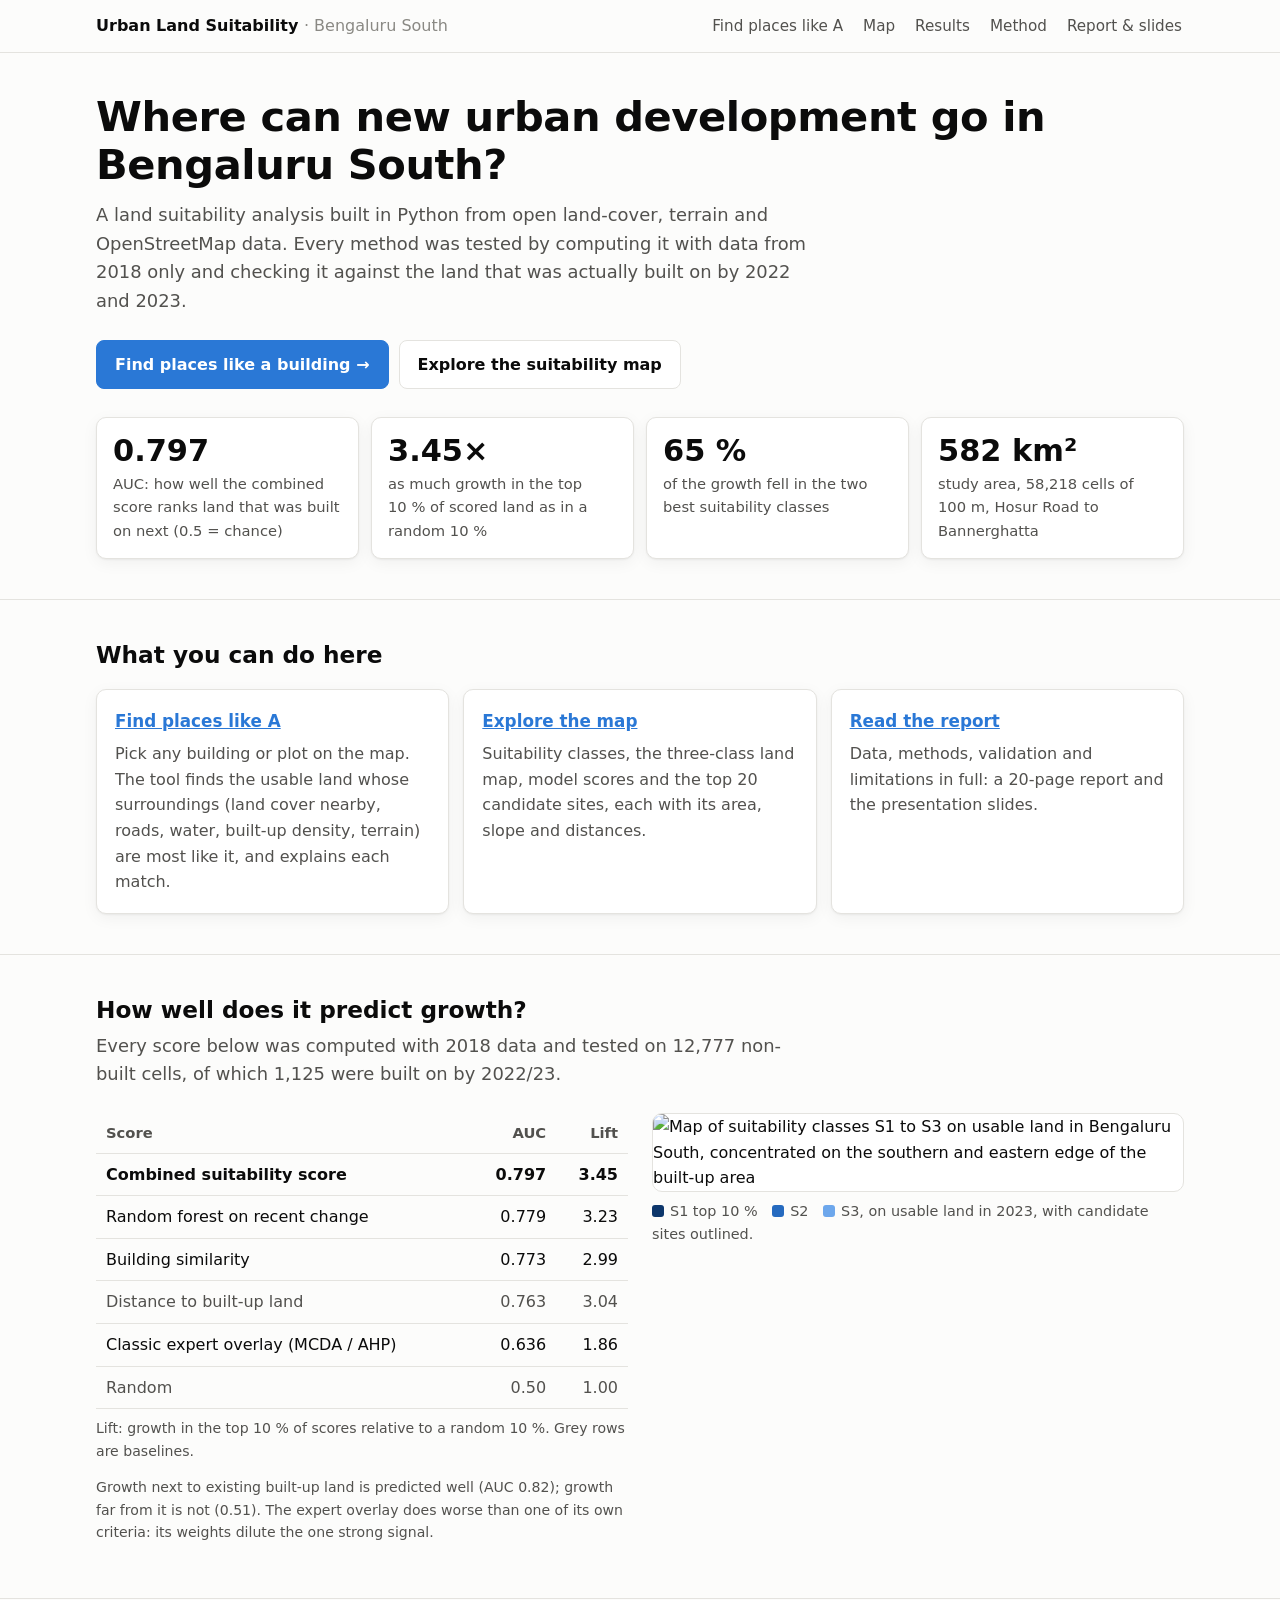
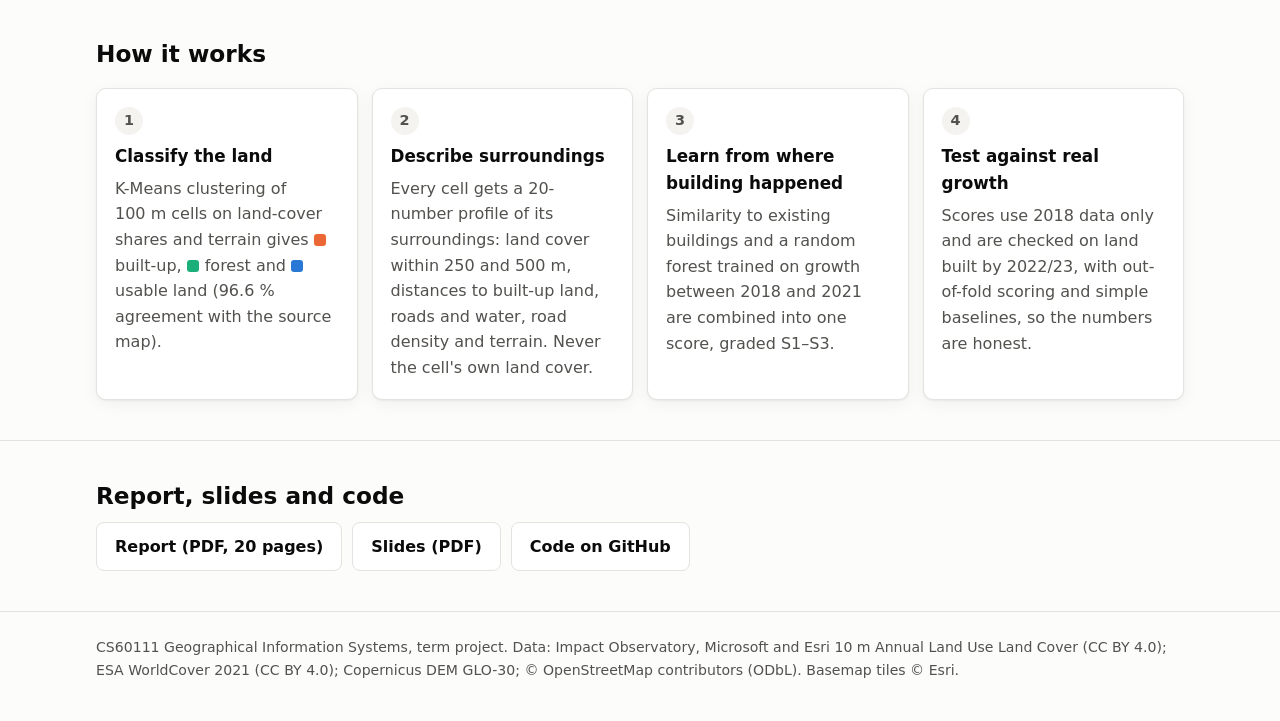
==== site/index.html @ 1c9b5301 "P8.3: website - find places like A in the browser, redesigned landing page - src/viz/web_data.py exp" ====
<!doctype html>
<html lang="en">
<head>
<meta charset="utf-8">
<meta name="viewport" content="width=device-width, initial-scale=1">
<title>Urban Land Suitability · Bengaluru South</title>
<meta name="description" content="Where can new urban development go in Bengaluru South? A land suitability analysis in Python from open land-cover, terrain and OpenStreetMap data, tested against real growth.">
<link rel="stylesheet" href="css/site.css">
</head>
<body>
<nav class="nav" aria-label="Site">
  <div class="nav-inner">
    <a class="brand" href="./">Urban Land Suitability <span>· Bengaluru South</span></a>
    <a class="link" href="find.html">Find places like A</a>
    <a class="link" href="map.html">Map</a>
    <a class="link" href="#results">Results</a>
    <a class="link" href="#method">Method</a>
    <a class="link" href="#downloads">Report &amp; slides</a>
  </div>
</nav>

<main>
  <section>
    <div class="wrap">
      <h1>Where can new urban development go in Bengaluru South?</h1>
      <p class="lead">A land suitability analysis built in Python from open land-cover, terrain and
        OpenStreetMap data. Every method was tested by computing it with data from 2018 only and
        checking it against the land that was actually built on by 2022 and 2023.</p>
      <div class="actions">
        <a class="btn primary" href="find.html">Find places like a building &rarr;</a>
        <a class="btn" href="map.html">Explore the suitability map</a>
      </div>
      <div class="stats" role="list">
        <div class="stat" role="listitem"><div class="value">0.797</div><div class="label">AUC: how well the combined score ranks land that was built on next (0.5 = chance)</div></div>
        <div class="stat" role="listitem"><div class="value">3.45&times;</div><div class="label">as much growth in the top 10&nbsp;% of scored land as in a random 10&nbsp;%</div></div>
        <div class="stat" role="listitem"><div class="value">65&nbsp;%</div><div class="label">of the growth fell in the two best suitability classes</div></div>
        <div class="stat" role="listitem"><div class="value">582&nbsp;km²</div><div class="label">study area, 58,218 cells of 100&nbsp;m, Hosur Road to Bannerghatta</div></div>
      </div>
    </div>
  </section>

  <section>
    <div class="wrap">
      <h2>What you can do here</h2>
      <div class="cards">
        <div class="card">
          <h3><a href="find.html">Find places like A</a></h3>
          <p>Pick any building or plot on the map. The tool finds the usable land whose
            surroundings (land cover nearby, roads, water, built-up density, terrain) are most
            like it, and explains each match.</p>
        </div>
        <div class="card">
          <h3><a href="map.html">Explore the map</a></h3>
          <p>Suitability classes, the three-class land map, model scores and the top 20
            candidate sites, each with its area, slope and distances.</p>
        </div>
        <div class="card">
          <h3><a href="#downloads">Read the report</a></h3>
          <p>Data, methods, validation and limitations in full: a 20-page report and the
            presentation slides.</p>
        </div>
      </div>
    </div>
  </section>

  <section id="results">
    <div class="wrap">
      <h2>How well does it predict growth?</h2>
      <p class="lead">Every score below was computed with 2018 data and tested on 12,777 non-built
        cells, of which 1,125 were built on by 2022/23.</p>
      <div class="grid-2">
        <div class="table-wrap">
          <table>
            <caption class="small muted" style="caption-side:bottom; text-align:left; padding-top:8px">
              Lift: growth in the top 10&nbsp;% of scores relative to a random 10&nbsp;%. Grey rows are baselines.</caption>
            <thead><tr><th scope="col">Score</th><th class="n" scope="col">AUC</th><th class="n" scope="col">Lift</th></tr></thead>
            <tbody>
              <tr class="best"><td>Combined suitability score</td><td class="n">0.797</td><td class="n">3.45</td></tr>
              <tr><td>Random forest on recent change</td><td class="n">0.779</td><td class="n">3.23</td></tr>
              <tr><td>Building similarity</td><td class="n">0.773</td><td class="n">2.99</td></tr>
              <tr class="baseline"><td>Distance to built-up land</td><td class="n">0.763</td><td class="n">3.04</td></tr>
              <tr><td>Classic expert overlay (MCDA / AHP)</td><td class="n">0.636</td><td class="n">1.86</td></tr>
              <tr class="baseline"><td>Random</td><td class="n">0.50</td><td class="n">1.00</td></tr>
            </tbody>
          </table>
          <p class="small muted">Growth next to existing built-up land is predicted well (AUC 0.82);
            growth far from it is not (0.51). The expert overlay does worse than one of its own
            criteria: its weights dilute the one strong signal.</p>
        </div>
        <figure>
          <img src="img/map_suitability_classes.png" alt="Map of suitability classes S1 to S3 on usable land in Bengaluru South, concentrated on the southern and eastern edge of the built-up area">
          <figcaption><span class="sw" style="background:var(--s1)"></span>S1 top 10&nbsp;%
            <span class="sw" style="background:var(--s2); margin-left:10px"></span>S2
            <span class="sw" style="background:var(--s3); margin-left:10px"></span>S3,
            on usable land in 2023, with candidate sites outlined.</figcaption>
        </figure>
      </div>
    </div>
  </section>

  <section id="method">
    <div class="wrap">
      <h2>How it works</h2>
      <div class="cards">
        <div class="card"><div class="num">1</div><h3>Classify the land</h3>
          <p>K-Means clustering of 100&nbsp;m cells on land-cover shares and terrain gives
            <span class="sw" style="background:var(--built)"></span>built-up,
            <span class="sw" style="background:var(--forest)"></span>forest and
            <span class="sw" style="background:var(--usable)"></span>usable land
            (96.6&nbsp;% agreement with the source map).</p></div>
        <div class="card"><div class="num">2</div><h3>Describe surroundings</h3>
          <p>Every cell gets a 20-number profile of its surroundings: land cover within 250 and
            500&nbsp;m, distances to built-up land, roads and water, road density and terrain.
            Never the cell's own land cover.</p></div>
        <div class="card"><div class="num">3</div><h3>Learn from where building happened</h3>
          <p>Similarity to existing buildings and a random forest trained on growth between 2018
            and 2021 are combined into one score, graded S1&ndash;S3.</p></div>
        <div class="card"><div class="num">4</div><h3>Test against real growth</h3>
          <p>Scores use 2018 data only and are checked on land built by 2022/23, with out-of-fold
            scoring and simple baselines, so the numbers are honest.</p></div>
      </div>
    </div>
  </section>

  <section id="downloads">
    <div class="wrap">
      <h2>Report, slides and code</h2>
      <div class="actions" style="margin-top:12px">
        <a class="btn" href="report.pdf">Report (PDF, 20 pages)</a>
        <a class="btn" href="slides.pdf">Slides (PDF)</a>
        <a class="btn" href="https://github.com/iamabhinav-dev/gis-urban-suitability">Code on GitHub</a>
      </div>
    </div>
  </section>
</main>

<footer>
  <div class="wrap">
    CS60111 Geographical Information Systems, term project.
    Data: Impact Observatory, Microsoft and Esri 10&nbsp;m Annual Land Use Land Cover (CC BY 4.0);
    ESA WorldCover 2021 (CC BY 4.0); Copernicus DEM GLO-30; &copy; OpenStreetMap contributors (ODbL).
    Basemap tiles &copy; Esri.
  </div>
</footer>
</body>
</html>
---- site/css/site.css ----
/* Shared style for the project website. Colours follow the maps (src/viz/style.py). */
:root {
  --bg: #fcfcfb;
  --surface: #ffffff;
  --surface-2: #f4f3f0;
  --ink: #0b0b0b;
  --ink-2: #52514e;
  --ink-3: #8a8984;
  --line: #e4e3df;
  --accent: #2a78d6;
  --accent-ink: #ffffff;
  --built: #eb6834;
  --forest: #1baf7a;
  --usable: #2a78d6;
  --excluded: #b8b7b1;
  --s1: #0d366b;
  --s2: #256abf;
  --s3: #6da7ec;
  --radius: 10px;
  --shadow: 0 1px 2px rgba(0, 0, 0, 0.05), 0 4px 16px rgba(0, 0, 0, 0.05);
  color-scheme: light;
}
@media (prefers-color-scheme: dark) {
  :root {
    --bg: #161615;
    --surface: #1f1f1e;
    --surface-2: #2a2a28;
    --ink: #f0efec;
    --ink-2: #c3c2b7;
    --ink-3: #8f8e88;
    --line: #383835;
    --accent: #6da7ec;
    --accent-ink: #0b0b0b;
    --shadow: none;
    color-scheme: dark;
  }
}

* { box-sizing: border-box; }
html { -webkit-text-size-adjust: 100%; }
body {
  margin: 0;
  background: var(--bg);
  color: var(--ink);
  font: 16px/1.6 system-ui, -apple-system, "Segoe UI", Roboto, sans-serif;
}
a { color: var(--accent); }
img { max-width: 100%; height: auto; display: block; }

/* ------------------------------------------------------------------ nav */
.nav {
  position: sticky; top: 0; z-index: 1000;
  background: color-mix(in srgb, var(--bg) 92%, transparent);
  backdrop-filter: blur(8px);
  border-bottom: 1px solid var(--line);
}
.nav-inner {
  max-width: 1120px; margin: 0 auto; padding: 10px 16px;
  display: flex; align-items: center; gap: 16px; flex-wrap: wrap;
}
.brand { font-weight: 700; color: var(--ink); text-decoration: none; margin-right: auto; }
.brand span { color: var(--ink-3); font-weight: 500; }
.nav a.link { color: var(--ink-2); text-decoration: none; font-size: 0.95rem; padding: 4px 2px; }
.nav a.link:hover, .nav a.link[aria-current="page"] { color: var(--ink); text-decoration: underline; text-underline-offset: 4px; }

/* ------------------------------------------------------------------ layout */
.wrap { max-width: 1120px; margin: 0 auto; padding: 0 16px; }
section { padding: 40px 0; }
section + section { border-top: 1px solid var(--line); }
h1 { font-size: clamp(1.8rem, 4vw, 2.6rem); line-height: 1.15; margin: 0 0 12px; letter-spacing: -0.01em; }
h2 { font-size: 1.45rem; line-height: 1.25; margin: 0 0 8px; }
h3 { font-size: 1.05rem; margin: 0 0 6px; }
.lead { font-size: 1.12rem; color: var(--ink-2); max-width: 720px; margin: 0 0 24px; }
.muted { color: var(--ink-2); }
.small { font-size: 0.88rem; }

/* ------------------------------------------------------------------ buttons */
.btn {
  display: inline-flex; align-items: center; gap: 8px;
  padding: 11px 18px; border-radius: 8px; border: 1px solid var(--line);
  background: var(--surface); color: var(--ink); font: inherit; font-weight: 600;
  text-decoration: none; cursor: pointer; min-height: 44px;
}
.btn:hover { border-color: var(--ink-3); }
.btn.primary { background: var(--accent); color: var(--accent-ink); border-color: var(--accent); }
.btn.primary:hover { filter: brightness(1.05); }
.btn:focus-visible, button:focus-visible, select:focus-visible, a:focus-visible { outline: 3px solid var(--accent); outline-offset: 2px; }
.actions { display: flex; flex-wrap: wrap; gap: 10px; }

/* ------------------------------------------------------------------ stat tiles */
.stats { display: grid; grid-template-columns: repeat(auto-fit, minmax(190px, 1fr)); gap: 12px; margin-top: 28px; }
.stat { background: var(--surface); border: 1px solid var(--line); border-radius: var(--radius); padding: 16px; box-shadow: var(--shadow); }
.stat .value { font-size: 1.9rem; font-weight: 700; line-height: 1.1; font-variant-numeric: tabular-nums; }
.stat .label { color: var(--ink-2); font-size: 0.92rem; margin-top: 4px; }

/* ------------------------------------------------------------------ cards */
.cards { display: grid; grid-template-columns: repeat(auto-fit, minmax(240px, 1fr)); gap: 14px; margin-top: 20px; }
.card { background: var(--surface); border: 1px solid var(--line); border-radius: var(--radius); padding: 18px; box-shadow: var(--shadow); }
.card .num { display: inline-flex; width: 28px; height: 28px; border-radius: 50%; align-items: center; justify-content: center;
  background: var(--surface-2); color: var(--ink-2); font-weight: 700; font-size: 0.9rem; margin-bottom: 8px; }
.card p { margin: 0; color: var(--ink-2); }

/* ------------------------------------------------------------------ tables, figures */
.table-wrap { overflow-x: auto; }
table { border-collapse: collapse; width: 100%; font-variant-numeric: tabular-nums; }
th, td { text-align: left; padding: 8px 10px; border-bottom: 1px solid var(--line); }
th { color: var(--ink-2); font-weight: 600; font-size: 0.92rem; }
td.n, th.n { text-align: right; }
tr.best td { font-weight: 700; }
tr.baseline td { color: var(--ink-2); }
.grid-2 { display: grid; grid-template-columns: 1fr; gap: 24px; align-items: start; }
@media (min-width: 860px) { .grid-2 { grid-template-columns: 1fr 1fr; } }
figure { margin: 0; }
figure img { border: 1px solid var(--line); border-radius: var(--radius); background: #fff; }
figcaption { color: var(--ink-2); font-size: 0.9rem; margin-top: 8px; }

/* ------------------------------------------------------------------ footer */
footer { border-top: 1px solid var(--line); padding: 24px 0 40px; color: var(--ink-2); font-size: 0.88rem; }

/* ------------------------------------------------------------------ legend swatches */
.sw { display: inline-block; width: 12px; height: 12px; border-radius: 3px; vertical-align: -1px; margin-right: 6px; }

/* ------------------------------------------------------------------ find-places app */
.app { display: grid; grid-template-columns: 1fr; }
.app-map { height: 58vh; min-height: 320px; }
.panel { padding: 16px; background: var(--bg); }
@media (min-width: 900px) {
  .app-page { height: 100vh; display: flex; flex-direction: column; }
  .app { flex: 1; min-height: 0; grid-template-columns: minmax(0, 1fr) 420px; }
  .app-map { height: auto; }
  .panel { overflow-y: auto; border-left: 1px solid var(--line); }
}
.panel-title { font-size: 1.35rem; margin: 0 0 4px; }
.panel-head p { margin: 0 0 12px; }
.step { margin: 0 0 14px; }
.step-label { font-size: 0.78rem; font-weight: 700; letter-spacing: 0.04em; text-transform: uppercase; color: var(--ink-3); margin-bottom: 6px; }
.chips { display: flex; flex-wrap: wrap; gap: 6px; }
.chip { font: inherit; font-size: 0.9rem; padding: 6px 12px; min-height: 36px; border-radius: 999px;
  border: 1px solid var(--line); background: var(--surface); color: var(--ink); cursor: pointer; }
.chip:hover { border-color: var(--accent); color: var(--accent); }
.controls { display: flex; flex-wrap: wrap; gap: 10px; }
.controls label { display: flex; flex-direction: column; font-size: 0.85rem; color: var(--ink-2); gap: 2px; }
select { font: inherit; font-size: 0.95rem; padding: 6px 8px; min-height: 36px; border-radius: 6px;
  border: 1px solid var(--line); background: var(--surface); color: var(--ink); }
.status { padding: 8px 10px; border-radius: 8px; background: var(--surface-2); color: var(--ink-2); margin: 0 0 12px; }
.status.error { background: #fde8e1; color: #8a2a0b; }
.linkish { background: none; border: 0; padding: 4px 0; color: var(--accent); cursor: pointer; font: inherit; text-decoration: underline; text-underline-offset: 3px; }

.a-card { border: 1px solid var(--line); background: var(--surface); border-radius: var(--radius); padding: 12px; margin: 0 0 14px; }
.a-head { display: flex; gap: 10px; align-items: center; }
.facts { display: grid; grid-template-columns: 1fr 1fr; gap: 6px 12px; margin: 10px 0 0; }
.facts dt { color: var(--ink-2); }
.facts dd { margin: 0; font-weight: 600; font-variant-numeric: tabular-nums; }

.results { list-style: none; margin: 0 0 14px; padding: 0; display: flex; flex-direction: column; gap: 6px; }
.result { width: 100%; display: flex; gap: 10px; text-align: left; font: inherit; color: var(--ink);
  background: var(--surface); border: 1px solid var(--line); border-radius: 8px; padding: 10px; cursor: pointer; }
.result:hover { border-color: var(--ink-3); }
.result[aria-pressed="true"] { border-color: var(--s1); box-shadow: inset 3px 0 0 var(--s1); }
.result .rank { flex: none; width: 24px; height: 24px; border-radius: 50%; background: var(--usable); color: #fff;
  display: inline-flex; align-items: center; justify-content: center; font-size: 0.8rem; font-weight: 700; }
.result .body { flex: 1; min-width: 0; display: flex; flex-direction: column; gap: 4px; }
.result .top { display: flex; flex-wrap: wrap; gap: 4px 8px; align-items: baseline; font-size: 0.95rem; }
.bar { display: block; height: 4px; background: var(--surface-2); border-radius: 2px; overflow: hidden; }
.bar > span { display: block; height: 100%; background: var(--usable); }
.badge { display: inline-block; font-size: 0.72rem; font-weight: 700; padding: 1px 6px; border-radius: 4px;
  background: var(--c); color: #fff; vertical-align: 1px; }

.compare { border: 1px solid var(--line); background: var(--surface); border-radius: var(--radius); padding: 12px; margin: 0 0 14px; }
.compare-head { display: flex; justify-content: space-between; align-items: baseline; }
.h3 { font-size: 1.05rem; margin: 0 0 4px; }
.compare th, .compare td { padding: 5px 6px; }
.compare tbody th { font-weight: 500; color: var(--ink); font-size: inherit; }
.compare tr.trivial th, .compare tr.trivial td { color: var(--ink-3); }
.gap { display: block; width: 56px; height: 6px; background: var(--surface-2); border-radius: 3px; overflow: hidden; }
.gap > span { display: block; height: 100%; background: var(--built); }
.about { border-top: 1px solid var(--line); padding-top: 10px; color: var(--ink-2); }
.about summary { cursor: pointer; color: var(--ink); font-weight: 600; }

/* map pins (Leaflet divIcons) */
.pin { display: flex !important; align-items: center; justify-content: center; border-radius: 50%;
  background: var(--usable); color: #fff; font: 700 12px/1 system-ui, sans-serif; border: 2px solid #fff;
  box-shadow: 0 1px 4px rgba(0, 0, 0, 0.35); }
.pin-a { background: var(--built); font-size: 14px; }
.pin-selected { background: var(--s1); z-index: 1000 !important; outline: 3px solid #fff; }
.pin.static { width: 28px; height: 28px; flex: none; }
.leaflet-container { font: inherit; background: var(--surface-2); }
.app-page .nav-inner { max-width: none; }
@media (max-width: 600px) {
  .nav-inner { gap: 4px 14px; padding: 8px 16px; }
  .brand { flex-basis: 100%; }
  .brand span { display: none; }
  .nav a.link { font-size: 0.9rem; }
}
section[id] { scroll-margin-top: 64px; }
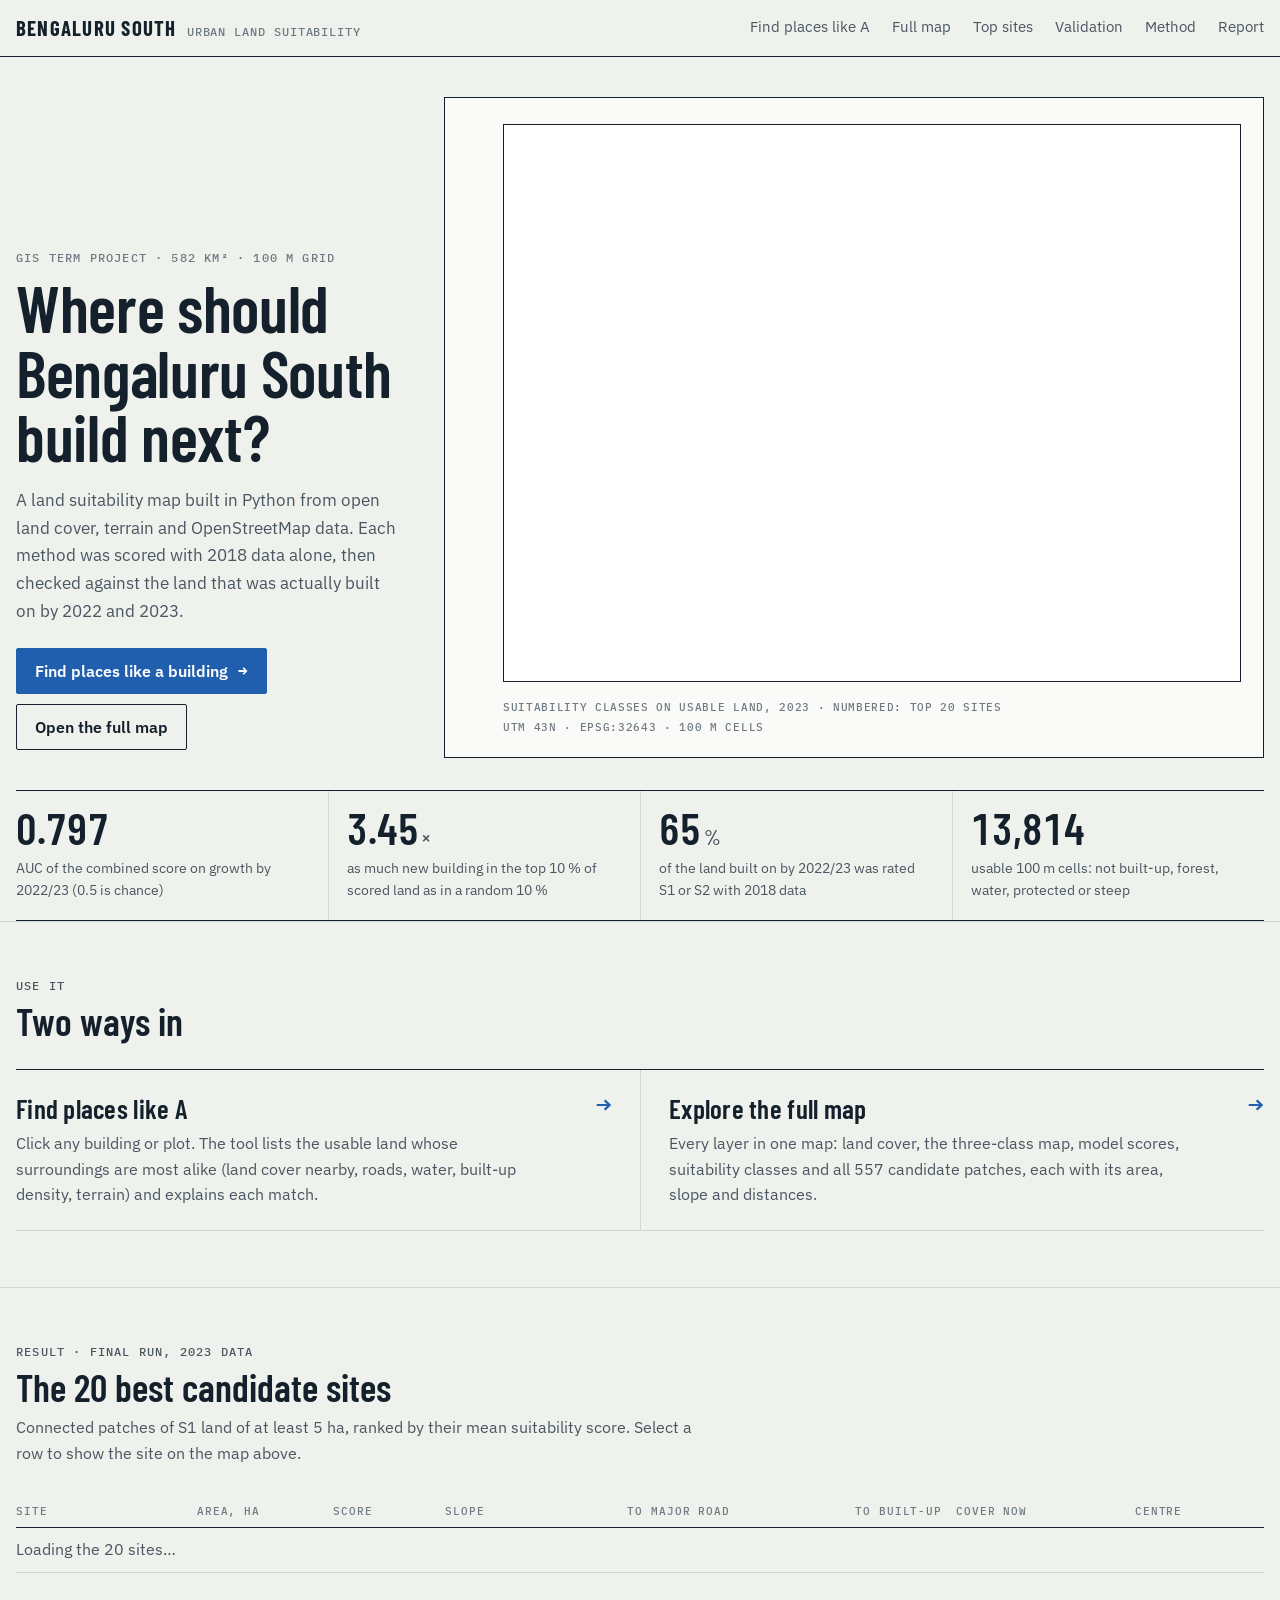
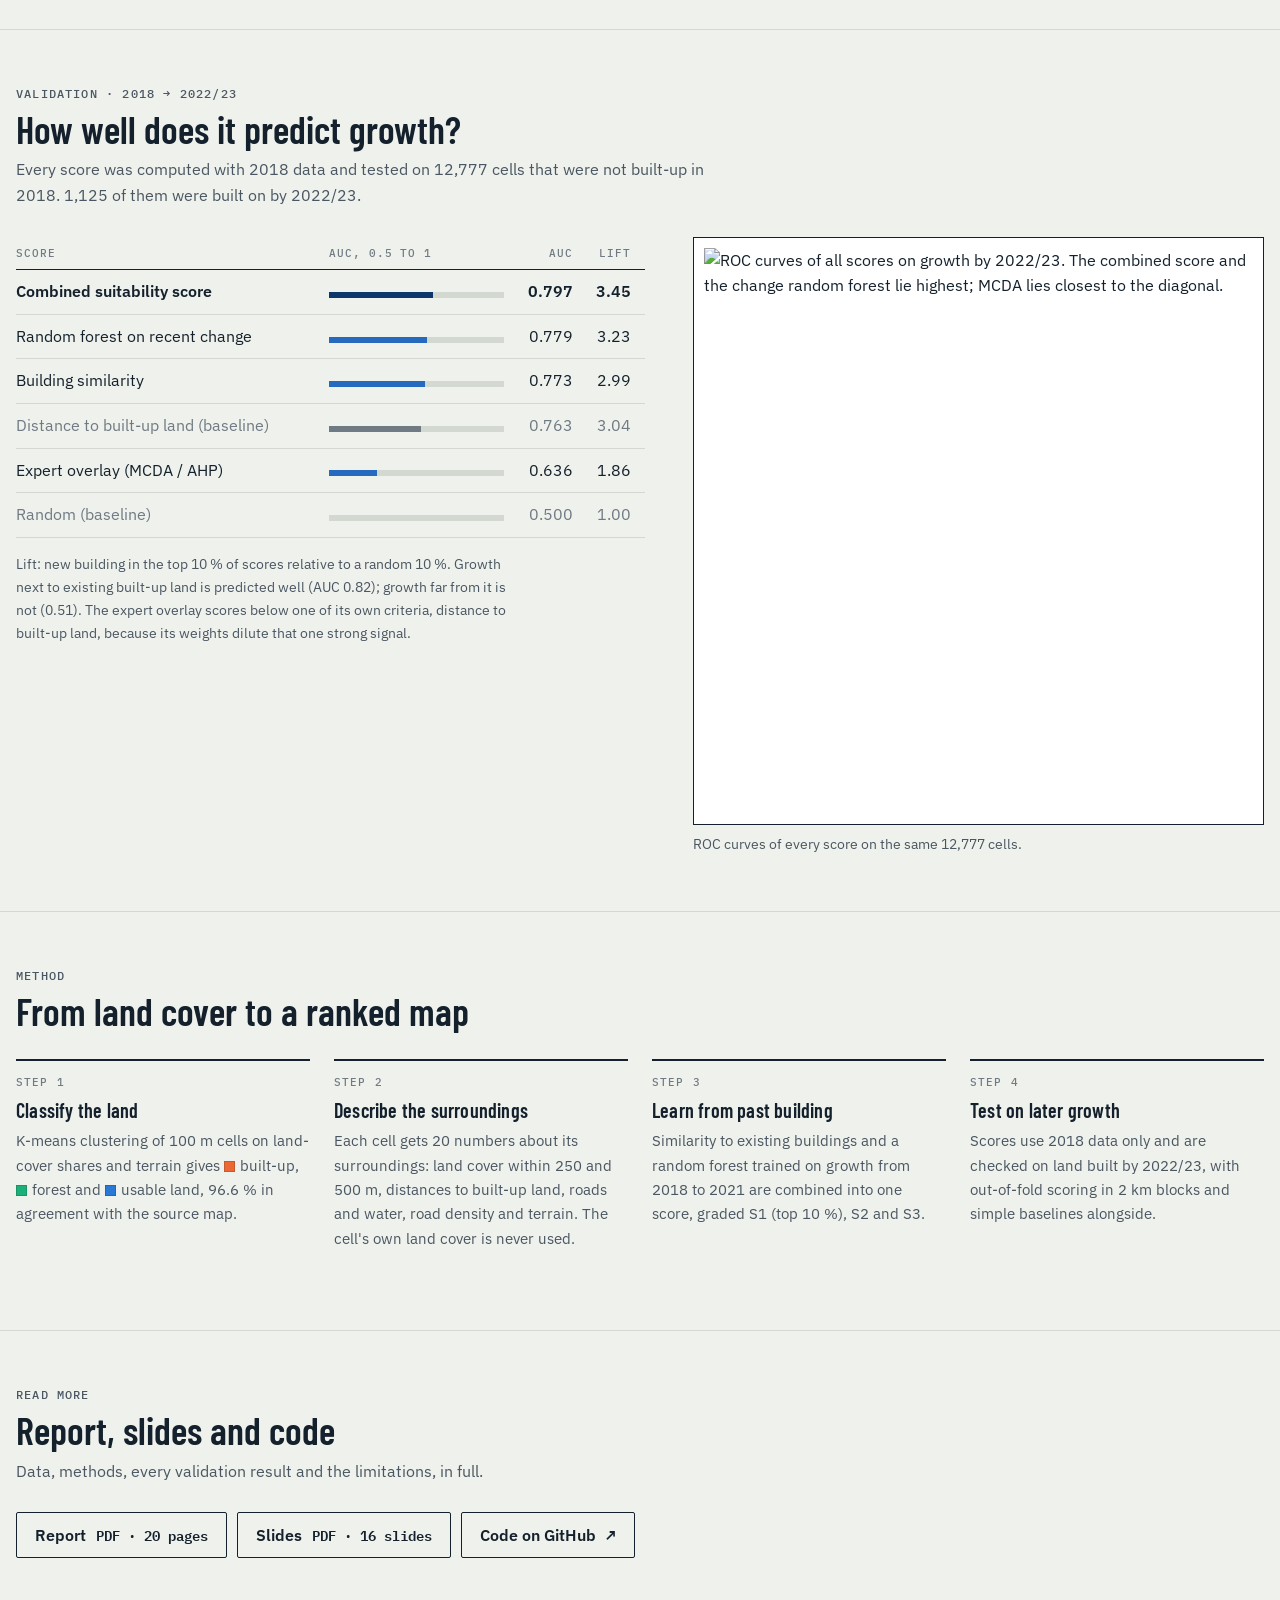
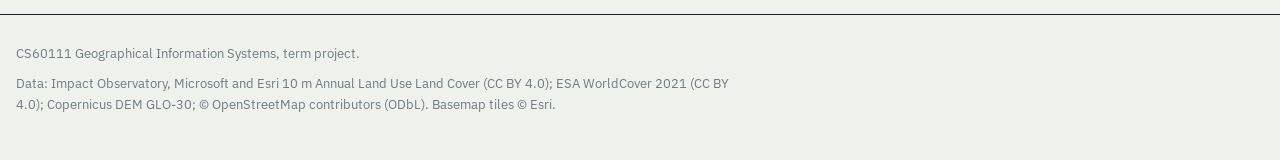
==== commit 43684717: "P8.3: website redesign - survey-sheet map hero, top 20 sites, restyled find tool - landing page open" ====
--- a/site/index.html
+++ b/site/index.html
@@ -2,133 +2,183 @@
 <html lang="en">
 <head>
 <meta charset="utf-8">
-<meta name="viewport" content="width=device-width, initial-scale=1">
-<title>Urban Land Suitability · Bengaluru South</title>
-<meta name="description" content="Where can new urban development go in Bengaluru South? A land suitability analysis in Python from open land-cover, terrain and OpenStreetMap data, tested against real growth.">
+<meta name="viewport" content="width=device-width, initial-scale=1, viewport-fit=cover">
+<title>Bengaluru South Suitability Atlas</title>
+<meta name="description" content="Where should Bengaluru South build next? A land suitability analysis in Python from open land-cover, terrain and OpenStreetMap data, tested against real growth.">
+<link rel="preconnect" href="https://fonts.googleapis.com">
+<link rel="preconnect" href="https://fonts.gstatic.com" crossorigin>
+<link rel="stylesheet" href="https://fonts.googleapis.com/css2?family=Barlow+Condensed:wght@500;600;700&family=IBM+Plex+Mono:wght@500;600&family=IBM+Plex+Sans:wght@400;600&display=swap">
+<link rel="stylesheet" href="https://cdnjs.cloudflare.com/ajax/libs/leaflet/1.9.4/leaflet.min.css">
 <link rel="stylesheet" href="css/site.css">
 </head>
 <body>
 <nav class="nav" aria-label="Site">
   <div class="nav-inner">
-    <a class="brand" href="./">Urban Land Suitability <span>· Bengaluru South</span></a>
+    <a class="brand" href="./"><b>Bengaluru South</b><span>Urban land suitability</span></a>
     <a class="link" href="find.html">Find places like A</a>
-    <a class="link" href="map.html">Map</a>
-    <a class="link" href="#results">Results</a>
+    <a class="link" href="map.html">Full map</a>
+    <a class="link" href="#sites">Top sites</a>
+    <a class="link" href="#validation">Validation</a>
     <a class="link" href="#method">Method</a>
-    <a class="link" href="#downloads">Report &amp; slides</a>
+    <a class="link" href="#report">Report</a>
   </div>
 </nav>
 
 <main>
-  <section>
-    <div class="wrap">
-      <h1>Where can new urban development go in Bengaluru South?</h1>
-      <p class="lead">A land suitability analysis built in Python from open land-cover, terrain and
-        OpenStreetMap data. Every method was tested by computing it with data from 2018 only and
-        checking it against the land that was actually built on by 2022 and 2023.</p>
-      <div class="actions">
-        <a class="btn primary" href="find.html">Find places like a building &rarr;</a>
-        <a class="btn" href="map.html">Explore the suitability map</a>
-      </div>
-      <div class="stats" role="list">
-        <div class="stat" role="listitem"><div class="value">0.797</div><div class="label">AUC: how well the combined score ranks land that was built on next (0.5 = chance)</div></div>
-        <div class="stat" role="listitem"><div class="value">3.45&times;</div><div class="label">as much growth in the top 10&nbsp;% of scored land as in a random 10&nbsp;%</div></div>
-        <div class="stat" role="listitem"><div class="value">65&nbsp;%</div><div class="label">of the growth fell in the two best suitability classes</div></div>
-        <div class="stat" role="listitem"><div class="value">582&nbsp;km²</div><div class="label">study area, 58,218 cells of 100&nbsp;m, Hosur Road to Bannerghatta</div></div>
-      </div>
-    </div>
-  </section>
-
-  <section>
-    <div class="wrap">
-      <h2>What you can do here</h2>
-      <div class="cards">
-        <div class="card">
-          <h3><a href="find.html">Find places like A</a></h3>
-          <p>Pick any building or plot on the map. The tool finds the usable land whose
-            surroundings (land cover nearby, roads, water, built-up density, terrain) are most
-            like it, and explains each match.</p>
+  <header class="hero">
+    <div class="wrap">
+      <div class="hero-grid">
+        <div class="hero-copy">
+          <p class="eyebrow">GIS term project · 582 km² · 100 m grid</p>
+          <h1>Where should Bengaluru South build next?</h1>
+          <p class="lead">A land suitability map built in Python from open land cover, terrain and
+            OpenStreetMap data. Each method was scored with 2018 data alone, then checked against
+            the land that was actually built on by 2022 and 2023.</p>
+          <div class="actions">
+            <a class="btn primary" href="find.html">Find places like a building <span class="arrow">→</span></a>
+            <a class="btn" href="map.html">Open the full map</a>
+          </div>
         </div>
-        <div class="card">
-          <h3><a href="map.html">Explore the map</a></h3>
-          <p>Suitability classes, the three-class land map, model scores and the top 20
-            candidate sites, each with its area, slope and distances.</p>
-        </div>
-        <div class="card">
-          <h3><a href="#downloads">Read the report</a></h3>
-          <p>Data, methods, validation and limitations in full: a 20-page report and the
-            presentation slides.</p>
-        </div>
-      </div>
-    </div>
-  </section>
-
-  <section id="results">
-    <div class="wrap">
-      <h2>How well does it predict growth?</h2>
-      <p class="lead">Every score below was computed with 2018 data and tested on 12,777 non-built
-        cells, of which 1,125 were built on by 2022/23.</p>
-      <div class="grid-2">
+
+        <figure class="sheet" aria-label="Suitability map of Bengaluru South">
+          <div id="hero-map" class="sheet-map"></div>
+          <div id="ticks" class="ticks" aria-hidden="true"></div>
+          <figcaption class="sheet-caption">
+            <span>Suitability classes on usable land, 2023 · numbered: top 20 sites</span>
+            <span>UTM 43N · EPSG:32643 · 100 m cells</span>
+          </figcaption>
+        </figure>
+      </div>
+
+      <div class="marginalia" role="list">
+        <div class="fig" role="listitem"><div class="v">0.797</div>
+          <div class="k">AUC of the combined score on growth by 2022/23 (0.5 is chance)</div></div>
+        <div class="fig" role="listitem"><div class="v">3.45<small>×</small></div>
+          <div class="k">as much new building in the top 10 % of scored land as in a random 10 %</div></div>
+        <div class="fig" role="listitem"><div class="v">65<small>%</small></div>
+          <div class="k">of the land built on by 2022/23 was rated S1 or S2 with 2018 data</div></div>
+        <div class="fig" role="listitem"><div class="v">13,814</div>
+          <div class="k">usable 100 m cells: not built-up, forest, water, protected or steep</div></div>
+      </div>
+    </div>
+  </header>
+
+  <section class="band" aria-labelledby="tools-h">
+    <div class="wrap">
+      <div class="section-head">
+        <p class="eyebrow">Use it</p>
+        <h2 id="tools-h">Two ways in</h2>
+      </div>
+      <div class="tools">
+        <a class="tool" href="find.html">
+          <h3>Find places like A</h3>
+          <p>Click any building or plot. The tool lists the usable land whose surroundings are most
+            alike (land cover nearby, roads, water, built-up density, terrain) and explains each match.</p>
+          <span class="go" aria-hidden="true">→</span>
+        </a>
+        <a class="tool" href="map.html">
+          <h3>Explore the full map</h3>
+          <p>Every layer in one map: land cover, the three-class map, model scores, suitability
+            classes and all 557 candidate patches, each with its area, slope and distances.</p>
+          <span class="go" aria-hidden="true">→</span>
+        </a>
+      </div>
+    </div>
+  </section>
+
+  <section class="band" id="sites" aria-labelledby="sites-h">
+    <div class="wrap">
+      <div class="section-head">
+        <p class="eyebrow">Result · final run, 2023 data</p>
+        <h2 id="sites-h">The 20 best candidate sites</h2>
+        <p>Connected patches of S1 land of at least 5 ha, ranked by their mean suitability score.
+          Select a row to show the site on the map above.</p>
+      </div>
+      <div class="table-wrap">
+        <table class="sites-table">
+          <thead><tr>
+            <th scope="col">Site</th><th class="n" scope="col">Area, ha</th><th class="n" scope="col">Score</th>
+            <th class="n" scope="col">Slope</th><th class="n" scope="col">To major road</th>
+            <th class="n" scope="col">To built-up</th><th scope="col">Cover now</th><th scope="col">Centre</th>
+          </tr></thead>
+          <tbody id="sites-body"><tr><td colspan="8" class="muted">Loading the 20 sites…</td></tr></tbody>
+        </table>
+      </div>
+    </div>
+  </section>
+
+  <section class="band" id="validation" aria-labelledby="val-h">
+    <div class="wrap">
+      <div class="section-head">
+        <p class="eyebrow">Validation · 2018 → 2022/23</p>
+        <h2 id="val-h">How well does it predict growth?</h2>
+        <p>Every score was computed with 2018 data and tested on 12,777 cells that were not built-up
+          in 2018. 1,125 of them were built on by 2022/23.</p>
+      </div>
+      <div class="split">
         <div class="table-wrap">
           <table>
-            <caption class="small muted" style="caption-side:bottom; text-align:left; padding-top:8px">
-              Lift: growth in the top 10&nbsp;% of scores relative to a random 10&nbsp;%. Grey rows are baselines.</caption>
-            <thead><tr><th scope="col">Score</th><th class="n" scope="col">AUC</th><th class="n" scope="col">Lift</th></tr></thead>
+            <thead><tr><th scope="col">Score</th><th scope="col" style="width:30%">AUC, 0.5 to 1</th><th class="n" scope="col">AUC</th><th class="n" scope="col">Lift</th></tr></thead>
             <tbody>
-              <tr class="best"><td>Combined suitability score</td><td class="n">0.797</td><td class="n">3.45</td></tr>
-              <tr><td>Random forest on recent change</td><td class="n">0.779</td><td class="n">3.23</td></tr>
-              <tr><td>Building similarity</td><td class="n">0.773</td><td class="n">2.99</td></tr>
-              <tr class="baseline"><td>Distance to built-up land</td><td class="n">0.763</td><td class="n">3.04</td></tr>
-              <tr><td>Classic expert overlay (MCDA / AHP)</td><td class="n">0.636</td><td class="n">1.86</td></tr>
-              <tr class="baseline"><td>Random</td><td class="n">0.50</td><td class="n">1.00</td></tr>
+              <tr class="best"><td>Combined suitability score</td><td><span class="aucbar"><span style="width:59.4%"></span></span></td><td class="n">0.797</td><td class="n">3.45</td></tr>
+              <tr><td>Random forest on recent change</td><td><span class="aucbar"><span style="width:55.8%"></span></span></td><td class="n">0.779</td><td class="n">3.23</td></tr>
+              <tr><td>Building similarity</td><td><span class="aucbar"><span style="width:54.6%"></span></span></td><td class="n">0.773</td><td class="n">2.99</td></tr>
+              <tr class="baseline"><td>Distance to built-up land (baseline)</td><td><span class="aucbar"><span style="width:52.6%"></span></span></td><td class="n">0.763</td><td class="n">3.04</td></tr>
+              <tr><td>Expert overlay (MCDA / AHP)</td><td><span class="aucbar"><span style="width:27.2%"></span></span></td><td class="n">0.636</td><td class="n">1.86</td></tr>
+              <tr class="baseline"><td>Random (baseline)</td><td><span class="aucbar"><span style="width:0%"></span></span></td><td class="n">0.500</td><td class="n">1.00</td></tr>
             </tbody>
           </table>
-          <p class="small muted">Growth next to existing built-up land is predicted well (AUC 0.82);
-            growth far from it is not (0.51). The expert overlay does worse than one of its own
-            criteria: its weights dilute the one strong signal.</p>
+          <p class="note">Lift: new building in the top 10 % of scores relative to a random 10 %.
+            Growth next to existing built-up land is predicted well (AUC 0.82); growth far from it
+            is not (0.51). The expert overlay scores below one of its own criteria, distance to
+            built-up land, because its weights dilute that one strong signal.</p>
         </div>
         <figure>
-          <img src="img/map_suitability_classes.png" alt="Map of suitability classes S1 to S3 on usable land in Bengaluru South, concentrated on the southern and eastern edge of the built-up area">
-          <figcaption><span class="sw" style="background:var(--s1)"></span>S1 top 10&nbsp;%
-            <span class="sw" style="background:var(--s2); margin-left:10px"></span>S2
-            <span class="sw" style="background:var(--s3); margin-left:10px"></span>S3,
-            on usable land in 2023, with candidate sites outlined.</figcaption>
+          <div class="plate"><img src="img/chart_roc.png" alt="ROC curves of all scores on growth by 2022/23. The combined score and the change random forest lie highest; MCDA lies closest to the diagonal." width="1437" height="1480"></div>
+          <figcaption>ROC curves of every score on the same 12,777 cells.</figcaption>
         </figure>
       </div>
     </div>
   </section>
 
-  <section id="method">
-    <div class="wrap">
-      <h2>How it works</h2>
-      <div class="cards">
-        <div class="card"><div class="num">1</div><h3>Classify the land</h3>
-          <p>K-Means clustering of 100&nbsp;m cells on land-cover shares and terrain gives
+  <section class="band" id="method" aria-labelledby="method-h">
+    <div class="wrap">
+      <div class="section-head">
+        <p class="eyebrow">Method</p>
+        <h2 id="method-h">From land cover to a ranked map</h2>
+      </div>
+      <ol class="steps">
+        <li><h3>Classify the land</h3>
+          <p>K-means clustering of 100 m cells on land-cover shares and terrain gives
             <span class="sw" style="background:var(--built)"></span>built-up,
             <span class="sw" style="background:var(--forest)"></span>forest and
-            <span class="sw" style="background:var(--usable)"></span>usable land
-            (96.6&nbsp;% agreement with the source map).</p></div>
-        <div class="card"><div class="num">2</div><h3>Describe surroundings</h3>
-          <p>Every cell gets a 20-number profile of its surroundings: land cover within 250 and
-            500&nbsp;m, distances to built-up land, roads and water, road density and terrain.
-            Never the cell's own land cover.</p></div>
-        <div class="card"><div class="num">3</div><h3>Learn from where building happened</h3>
-          <p>Similarity to existing buildings and a random forest trained on growth between 2018
-            and 2021 are combined into one score, graded S1&ndash;S3.</p></div>
-        <div class="card"><div class="num">4</div><h3>Test against real growth</h3>
+            <span class="sw" style="background:var(--usable)"></span>usable land, 96.6 % in
+            agreement with the source map.</p></li>
+        <li><h3>Describe the surroundings</h3>
+          <p>Each cell gets 20 numbers about its surroundings: land cover within 250 and 500 m,
+            distances to built-up land, roads and water, road density and terrain. The cell's own
+            land cover is never used.</p></li>
+        <li><h3>Learn from past building</h3>
+          <p>Similarity to existing buildings and a random forest trained on growth from 2018 to
+            2021 are combined into one score, graded S1 (top 10 %), S2 and S3.</p></li>
+        <li><h3>Test on later growth</h3>
           <p>Scores use 2018 data only and are checked on land built by 2022/23, with out-of-fold
-            scoring and simple baselines, so the numbers are honest.</p></div>
-      </div>
-    </div>
-  </section>
-
-  <section id="downloads">
-    <div class="wrap">
-      <h2>Report, slides and code</h2>
-      <div class="actions" style="margin-top:12px">
-        <a class="btn" href="report.pdf">Report (PDF, 20 pages)</a>
-        <a class="btn" href="slides.pdf">Slides (PDF)</a>
-        <a class="btn" href="https://github.com/iamabhinav-dev/gis-urban-suitability">Code on GitHub</a>
+            scoring in 2 km blocks and simple baselines alongside.</p></li>
+      </ol>
+    </div>
+  </section>
+
+  <section class="band" id="report" aria-labelledby="report-h">
+    <div class="wrap">
+      <div class="section-head">
+        <p class="eyebrow">Read more</p>
+        <h2 id="report-h">Report, slides and code</h2>
+        <p>Data, methods, every validation result and the limitations, in full.</p>
+      </div>
+      <div class="actions">
+        <a class="btn" href="report.pdf">Report <span class="mono small">PDF · 20 pages</span></a>
+        <a class="btn" href="slides.pdf">Slides <span class="mono small">PDF · 16 slides</span></a>
+        <a class="btn" href="https://github.com/iamabhinav-dev/gis-urban-suitability">Code on GitHub <span class="arrow">↗</span></a>
       </div>
     </div>
   </section>
@@ -136,11 +186,15 @@
 
 <footer>
   <div class="wrap">
-    CS60111 Geographical Information Systems, term project.
-    Data: Impact Observatory, Microsoft and Esri 10&nbsp;m Annual Land Use Land Cover (CC BY 4.0);
-    ESA WorldCover 2021 (CC BY 4.0); Copernicus DEM GLO-30; &copy; OpenStreetMap contributors (ODbL).
-    Basemap tiles &copy; Esri.
+    <p>CS60111 Geographical Information Systems, term project.</p>
+    <p>Data: Impact Observatory, Microsoft and Esri 10 m Annual Land Use Land Cover (CC BY 4.0);
+      ESA WorldCover 2021 (CC BY 4.0); Copernicus DEM GLO-30; © OpenStreetMap contributors (ODbL).
+      Basemap tiles © Esri.</p>
   </div>
 </footer>
+
+<script src="https://cdnjs.cloudflare.com/ajax/libs/leaflet/1.9.4/leaflet.min.js"></script>
+<script src="js/sheet.js"></script>
+<script src="js/home.js"></script>
 </body>
 </html>
--- a/site/css/site.css
+++ b/site/css/site.css
@@ -1,13 +1,14 @@
-/* Shared style for the project website. Colours follow the maps (src/viz/style.py). */
+/* Layout: a survey sheet. The map is the hero, framed with coordinate ticks in its margin;
+   the key figures sit in a marginalia strip under it, like a toposheet's information panel.
+   Colours of classes follow the project's maps (src/viz/style.py). */
 :root {
-  --bg: #fcfcfb;
-  --surface: #ffffff;
-  --surface-2: #f4f3f0;
-  --ink: #0b0b0b;
-  --ink-2: #52514e;
-  --ink-3: #8a8984;
-  --line: #e4e3df;
-  --accent: #2a78d6;
+  --paper: #eff1ec;
+  --sheet: #fafbf8;
+  --ink: #14212c;
+  --ink-2: #4a5661;
+  --ink-3: #6f7a83;
+  --rule: #d3d8d1;
+  --accent: #1f5fae;
   --accent-ink: #ffffff;
   --built: #eb6834;
   --forest: #1baf7a;
@@ -16,180 +17,301 @@
   --s1: #0d366b;
   --s2: #256abf;
   --s3: #6da7ec;
-  --radius: 10px;
-  --shadow: 0 1px 2px rgba(0, 0, 0, 0.05), 0 4px 16px rgba(0, 0, 0, 0.05);
+  --plate: #ffffff;
+  --display: "Barlow Condensed", "Arial Narrow", "Roboto Condensed", sans-serif;
+  --body: "IBM Plex Sans", system-ui, -apple-system, "Segoe UI", sans-serif;
+  --mono: "IBM Plex Mono", ui-monospace, "SFMono-Regular", Menlo, monospace;
+  --gutter-l: max(16px, env(safe-area-inset-left, 0px));
+  --gutter-r: max(16px, env(safe-area-inset-right, 0px));
+  --nav-h: 56px;
   color-scheme: light;
 }
 @media (prefers-color-scheme: dark) {
-  :root {
-    --bg: #161615;
-    --surface: #1f1f1e;
-    --surface-2: #2a2a28;
-    --ink: #f0efec;
-    --ink-2: #c3c2b7;
-    --ink-3: #8f8e88;
-    --line: #383835;
-    --accent: #6da7ec;
-    --accent-ink: #0b0b0b;
-    --shadow: none;
+  :root:not([data-theme="light"]) {
+    --paper: #0f161d;
+    --sheet: #16202a;
+    --ink: #e6ebee;
+    --ink-2: #aab5be;
+    --ink-3: #85919b;
+    --rule: #2a3641;
+    --accent: #7fb2ef;
+    --accent-ink: #0b1520;
+    --plate: #f4f5f2;
     color-scheme: dark;
   }
 }
+:root[data-theme="dark"] {
+  --paper: #0f161d;
+  --sheet: #16202a;
+  --ink: #e6ebee;
+  --ink-2: #aab5be;
+  --ink-3: #85919b;
+  --rule: #2a3641;
+  --accent: #7fb2ef;
+  --accent-ink: #0b1520;
+  --plate: #f4f5f2;
+  color-scheme: dark;
+}
 
 * { box-sizing: border-box; }
-html { -webkit-text-size-adjust: 100%; }
+html { -webkit-text-size-adjust: 100%; scroll-padding-top: calc(var(--nav-h) + 12px); }
 body {
   margin: 0;
-  background: var(--bg);
+  background: var(--paper);
   color: var(--ink);
-  font: 16px/1.6 system-ui, -apple-system, "Segoe UI", Roboto, sans-serif;
-}
-a { color: var(--accent); }
+  font: 400 16px/1.6 var(--body);
+}
+body::before {
+  content: ""; position: fixed; inset: 0 0 auto; height: env(safe-area-inset-top, 0px);
+  z-index: 1100; background: var(--paper);
+}
+a { color: var(--accent); text-underline-offset: 3px; }
 img { max-width: 100%; height: auto; display: block; }
+h1, h2, h3 { text-wrap: balance; }
+.mono { font-family: var(--mono); }
+:focus-visible { outline: 2px solid var(--accent); outline-offset: 2px; }
+@media (prefers-reduced-motion: reduce) {
+  *, *::before, *::after { animation: none !important; transition: none !important; scroll-behavior: auto !important; }
+}
 
 /* ------------------------------------------------------------------ nav */
 .nav {
-  position: sticky; top: 0; z-index: 1000;
-  background: color-mix(in srgb, var(--bg) 92%, transparent);
-  backdrop-filter: blur(8px);
-  border-bottom: 1px solid var(--line);
+  position: sticky; top: env(safe-area-inset-top, 0px); z-index: 1000;
+  background: var(--paper);
+  border-bottom: 1px solid var(--ink);
 }
 .nav-inner {
-  max-width: 1120px; margin: 0 auto; padding: 10px 16px;
-  display: flex; align-items: center; gap: 16px; flex-wrap: wrap;
-}
-.brand { font-weight: 700; color: var(--ink); text-decoration: none; margin-right: auto; }
-.brand span { color: var(--ink-3); font-weight: 500; }
-.nav a.link { color: var(--ink-2); text-decoration: none; font-size: 0.95rem; padding: 4px 2px; }
-.nav a.link:hover, .nav a.link[aria-current="page"] { color: var(--ink); text-decoration: underline; text-underline-offset: 4px; }
+  max-width: 1280px; margin: 0 auto; min-height: var(--nav-h);
+  padding-left: var(--gutter-l); padding-right: var(--gutter-r); padding-block: 6px;
+  display: flex; align-items: center; gap: 4px 22px; flex-wrap: wrap;
+}
+.brand { display: flex; align-items: baseline; gap: 10px; margin-right: auto; color: var(--ink); text-decoration: none; }
+.brand b { font: 700 1.3rem/1 var(--display); text-transform: uppercase; letter-spacing: 0.06em; }
+.brand span { font: 500 0.72rem/1 var(--mono); text-transform: uppercase; letter-spacing: 0.08em; color: var(--ink-3); }
+.nav a.link {
+  color: var(--ink-2); text-decoration: none; font-size: 0.92rem; padding: 6px 0;
+  border-bottom: 2px solid transparent;
+}
+.nav a.link:hover { color: var(--ink); }
+.nav a.link[aria-current="page"] { color: var(--ink); border-bottom-color: var(--ink); }
+@media (max-width: 640px) {
+  .brand { flex-basis: 100%; padding-top: 4px; }
+  .brand span { display: none; }
+  .nav-inner { gap: 0 16px; }
+}
 
 /* ------------------------------------------------------------------ layout */
-.wrap { max-width: 1120px; margin: 0 auto; padding: 0 16px; }
-section { padding: 40px 0; }
-section + section { border-top: 1px solid var(--line); }
-h1 { font-size: clamp(1.8rem, 4vw, 2.6rem); line-height: 1.15; margin: 0 0 12px; letter-spacing: -0.01em; }
-h2 { font-size: 1.45rem; line-height: 1.25; margin: 0 0 8px; }
-h3 { font-size: 1.05rem; margin: 0 0 6px; }
-.lead { font-size: 1.12rem; color: var(--ink-2); max-width: 720px; margin: 0 0 24px; }
+.wrap { max-width: 1280px; margin: 0 auto; padding-left: var(--gutter-l); padding-right: var(--gutter-r); }
+section.band { padding-block: 56px; border-top: 1px solid var(--rule); }
+.eyebrow {
+  font: 500 0.74rem/1.3 var(--mono); text-transform: uppercase; letter-spacing: 0.1em;
+  color: var(--ink-3); margin: 0 0 10px;
+}
+h1 { font: 600 clamp(2.5rem, 5.2vw, 4.1rem)/0.98 var(--display); letter-spacing: -0.005em; margin: 0 0 18px; }
+h2 { font: 600 clamp(1.8rem, 3.2vw, 2.4rem)/1.05 var(--display); margin: 0; }
+h3 { font: 600 1.25rem/1.2 var(--display); letter-spacing: 0.01em; margin: 0 0 6px; }
+.lead { font-size: 1.08rem; color: var(--ink-2); max-width: 62ch; margin: 0 0 24px; }
 .muted { color: var(--ink-2); }
-.small { font-size: 0.88rem; }
+.small { font-size: 0.86rem; }
+.section-head { display: grid; gap: 8px; margin-bottom: 28px; max-width: 70ch; }
+.section-head p { margin: 0; color: var(--ink-2); }
 
 /* ------------------------------------------------------------------ buttons */
 .btn {
-  display: inline-flex; align-items: center; gap: 8px;
-  padding: 11px 18px; border-radius: 8px; border: 1px solid var(--line);
-  background: var(--surface); color: var(--ink); font: inherit; font-weight: 600;
-  text-decoration: none; cursor: pointer; min-height: 44px;
-}
-.btn:hover { border-color: var(--ink-3); }
-.btn.primary { background: var(--accent); color: var(--accent-ink); border-color: var(--accent); }
-.btn.primary:hover { filter: brightness(1.05); }
-.btn:focus-visible, button:focus-visible, select:focus-visible, a:focus-visible { outline: 3px solid var(--accent); outline-offset: 2px; }
+  display: inline-flex; align-items: center; gap: 10px; min-height: 46px; padding: 10px 18px;
+  font: 600 1rem/1 var(--body); text-decoration: none; cursor: pointer;
+  border: 1px solid var(--ink); border-radius: 2px; background: transparent; color: var(--ink);
+  transition: background-color 0.15s, color 0.15s, border-color 0.15s;
+}
+.btn:hover { background: var(--ink); color: var(--paper); }
+.btn.primary { background: var(--accent); border-color: var(--accent); color: var(--accent-ink); }
+.btn.primary:hover { background: var(--ink); border-color: var(--ink); color: var(--paper); }
+.btn .arrow { font-family: var(--mono); }
 .actions { display: flex; flex-wrap: wrap; gap: 10px; }
 
-/* ------------------------------------------------------------------ stat tiles */
-.stats { display: grid; grid-template-columns: repeat(auto-fit, minmax(190px, 1fr)); gap: 12px; margin-top: 28px; }
-.stat { background: var(--surface); border: 1px solid var(--line); border-radius: var(--radius); padding: 16px; box-shadow: var(--shadow); }
-.stat .value { font-size: 1.9rem; font-weight: 700; line-height: 1.1; font-variant-numeric: tabular-nums; }
-.stat .label { color: var(--ink-2); font-size: 0.92rem; margin-top: 4px; }
-
-/* ------------------------------------------------------------------ cards */
-.cards { display: grid; grid-template-columns: repeat(auto-fit, minmax(240px, 1fr)); gap: 14px; margin-top: 20px; }
-.card { background: var(--surface); border: 1px solid var(--line); border-radius: var(--radius); padding: 18px; box-shadow: var(--shadow); }
-.card .num { display: inline-flex; width: 28px; height: 28px; border-radius: 50%; align-items: center; justify-content: center;
-  background: var(--surface-2); color: var(--ink-2); font-weight: 700; font-size: 0.9rem; margin-bottom: 8px; }
-.card p { margin: 0; color: var(--ink-2); }
-
-/* ------------------------------------------------------------------ tables, figures */
-.table-wrap { overflow-x: auto; }
+/* ------------------------------------------------------------------ hero: the sheet */
+.hero { padding-block: 40px 0; }
+.hero-grid { display: grid; gap: 32px; grid-template-columns: minmax(0, 1fr); align-items: end; }
+@media (min-width: 1000px) { .hero-grid { grid-template-columns: minmax(0, 380px) minmax(0, 1fr); gap: 48px; } }
+.hero-copy { padding-bottom: 8px; min-width: 0; }
+.sheet { position: relative; padding: 26px 22px 22px 58px; background: var(--sheet); border: 1px solid var(--ink); min-width: 0; }
+.sheet-map { height: clamp(380px, 62vh, 640px); border: 1px solid var(--ink); background: var(--plate); }
+.ticks { position: absolute; inset: 0; pointer-events: none; overflow: hidden; font: 500 10.5px/1 var(--mono); color: var(--ink-2); }
+.ticks span { position: absolute; white-space: nowrap; }
+.ticks .x { top: 7px; transform: translateX(-50%); }
+.ticks .x::after { content: ""; position: absolute; left: 50%; top: 13px; width: 1px; height: 6px; background: var(--ink); }
+.ticks .y { left: 4px; width: 48px; transform: translateY(-50%); }
+.ticks .y::after { content: ""; position: absolute; top: 50%; right: -6px; height: 1px; width: 6px; background: var(--ink); }
+.sheet-caption {
+  display: flex; flex-wrap: wrap; justify-content: space-between; gap: 4px 16px;
+  font: 500 0.7rem/1.4 var(--mono); text-transform: uppercase; letter-spacing: 0.06em; color: var(--ink-3);
+  padding-top: 10px;
+}
+@media (max-width: 560px) { .sheet { padding: 22px 10px 12px 10px; } .ticks .y { display: none; } }
+
+/* marginalia: the key figures */
+.marginalia { display: grid; grid-template-columns: repeat(auto-fit, minmax(210px, 1fr)); border-block: 1px solid var(--ink); margin-top: 32px; }
+.fig { padding: 16px 18px 18px 0; min-width: 0; }
+.fig + .fig { padding-left: 18px; border-left: 1px solid var(--rule); }
+@media (max-width: 480px) { .fig + .fig { padding-left: 0; border-left: 0; border-top: 1px solid var(--rule); } }
+.fig .v { font: 600 2.7rem/1 var(--display); font-variant-numeric: tabular-nums; }
+.fig .v small { font-size: 0.5em; font-weight: 500; color: var(--ink-2); margin-left: 3px; }
+.fig .k { font-size: 0.88rem; color: var(--ink-2); margin-top: 6px; max-width: 32ch; }
+
+/* ------------------------------------------------------------------ tools */
+.tools { display: grid; grid-template-columns: minmax(0, 1fr); border-top: 1px solid var(--ink); }
+@media (min-width: 820px) { .tools { grid-template-columns: repeat(2, minmax(0, 1fr)); } }
+.tool {
+  display: grid; grid-template-columns: minmax(0, 1fr) auto; gap: 6px 20px; align-items: start;
+  padding: 22px 0; border-bottom: 1px solid var(--rule); color: var(--ink); text-decoration: none;
+}
+@media (min-width: 820px) {
+  .tool:nth-child(odd) { padding-right: 28px; }
+  .tool:nth-child(even) { padding-left: 28px; border-left: 1px solid var(--rule); }
+}
+.tool h3 { font-size: 1.7rem; margin: 0; }
+.tool p { grid-column: 1; margin: 0; color: var(--ink-2); max-width: 52ch; }
+.tool .go { grid-column: 2; grid-row: 1 / span 2; font: 500 1.6rem/1 var(--mono); color: var(--accent); transition: transform 0.2s; }
+.tool:hover .go { transform: translateX(6px); }
+.tool:hover h3 { text-decoration: underline; text-underline-offset: 5px; text-decoration-thickness: 2px; }
+
+/* ------------------------------------------------------------------ tables */
+.table-wrap { overflow-x: auto; min-width: 0; }
 table { border-collapse: collapse; width: 100%; font-variant-numeric: tabular-nums; }
-th, td { text-align: left; padding: 8px 10px; border-bottom: 1px solid var(--line); }
-th { color: var(--ink-2); font-weight: 600; font-size: 0.92rem; }
+th, td { text-align: left; padding: 9px 14px 9px 0; border-bottom: 1px solid var(--rule); vertical-align: middle; }
+thead th { font: 500 0.7rem/1.3 var(--mono); text-transform: uppercase; letter-spacing: 0.08em; color: var(--ink-3); border-bottom: 1px solid var(--ink); white-space: nowrap; }
 td.n, th.n { text-align: right; }
-tr.best td { font-weight: 700; }
-tr.baseline td { color: var(--ink-2); }
-.grid-2 { display: grid; grid-template-columns: 1fr; gap: 24px; align-items: start; }
-@media (min-width: 860px) { .grid-2 { grid-template-columns: 1fr 1fr; } }
-figure { margin: 0; }
-figure img { border: 1px solid var(--line); border-radius: var(--radius); background: #fff; }
-figcaption { color: var(--ink-2); font-size: 0.9rem; margin-top: 8px; }
+td.m { font: 500 0.82rem/1.3 var(--mono); color: var(--ink-2); white-space: nowrap; }
+tr.best td { font-weight: 600; }
+tr.baseline td { color: var(--ink-3); }
+.sites-table tbody tr { cursor: pointer; }
+.sites-table tbody tr:hover td, .sites-table tbody tr[aria-selected="true"] td { background: color-mix(in srgb, var(--accent) 9%, transparent); }
+.rank { font: 600 0.78rem/1 var(--mono); display: inline-flex; width: 26px; height: 26px; align-items: center; justify-content: center;
+  border-radius: 50%; background: var(--s1); color: #fff; }
+.cover { font-size: 0.8rem; padding: 2px 7px; border: 1px solid var(--rule); border-radius: 2px; color: var(--ink-2); white-space: nowrap; }
+.split { display: grid; gap: 32px; grid-template-columns: minmax(0, 1fr); align-items: start; }
+@media (min-width: 960px) { .split { grid-template-columns: minmax(0, 1.1fr) minmax(0, 1fr); gap: 48px; } }
+.plate { background: var(--plate); border: 1px solid var(--ink); padding: 10px; }
+figure { margin: 0; min-width: 0; }
+figcaption { color: var(--ink-2); font-size: 0.86rem; margin-top: 8px; }
+.note { color: var(--ink-2); font-size: 0.9rem; max-width: 62ch; }
+
+/* AUC bars in the validation table: one scale, 0.5 (chance) to 1 */
+.aucbar { display: block; height: 6px; background: var(--rule); margin-top: 6px; }
+.aucbar > span { display: block; height: 100%; background: var(--s2); }
+tr.baseline .aucbar > span { background: var(--ink-3); }
+tr.best .aucbar > span { background: var(--s1); }
+
+/* ------------------------------------------------------------------ method: a real sequence */
+.steps { list-style: none; padding: 0; margin: 0; display: grid; grid-template-columns: minmax(0, 1fr); counter-reset: step; gap: 0 24px; }
+@media (min-width: 760px) { .steps { grid-template-columns: repeat(2, minmax(0, 1fr)); } }
+@media (min-width: 1100px) { .steps { grid-template-columns: repeat(4, minmax(0, 1fr)); } }
+.steps li { counter-increment: step; padding: 16px 0 24px; border-top: 2px solid var(--ink); min-width: 0; }
+.steps li::before { content: "Step " counter(step); display: block; font: 500 0.7rem/1 var(--mono); text-transform: uppercase; letter-spacing: 0.1em; color: var(--ink-3); margin-bottom: 10px; }
+.steps p { margin: 0; color: var(--ink-2); font-size: 0.95rem; }
+.sw { display: inline-block; width: 11px; height: 11px; vertical-align: -1px; margin-right: 5px; border: 1px solid rgba(0, 0, 0, 0.15); }
 
 /* ------------------------------------------------------------------ footer */
-footer { border-top: 1px solid var(--line); padding: 24px 0 40px; color: var(--ink-2); font-size: 0.88rem; }
-
-/* ------------------------------------------------------------------ legend swatches */
-.sw { display: inline-block; width: 12px; height: 12px; border-radius: 3px; vertical-align: -1px; margin-right: 6px; }
+footer { border-top: 1px solid var(--ink); padding-block: 28px 44px; color: var(--ink-3); font-size: 0.84rem; }
+footer .wrap { display: grid; gap: 8px; }
+footer p { margin: 0; max-width: 90ch; }
+
+/* ------------------------------------------------------------------ Leaflet details (maps sit on a light plate in both themes) */
+.leaflet-container { font: 13px/1.4 var(--body); background: var(--plate); }
+.leaflet-image-layer { image-rendering: pixelated; }
+.leaflet-control-scale-line { font: 500 10px/1.2 var(--mono); border-color: #14212c; background: rgba(255, 255, 255, 0.85); color: #14212c; }
+.leaflet-bar a, .leaflet-control-layers { border-radius: 2px !important; }
+.leaflet-popup-content-wrapper, .leaflet-popup-tip { border-radius: 2px; background: #fff; color: #14212c; }
+.leaflet-popup-content { margin: 12px 14px; }
+.legend {
+  background: rgba(255, 255, 255, 0.95); color: #14212c; padding: 10px 12px; border: 1px solid #14212c;
+  font: 12px/1.5 var(--body); min-width: 150px;
+}
+.legend .t { font: 500 10px/1 var(--mono); text-transform: uppercase; letter-spacing: 0.1em; color: #4a5661; margin-bottom: 6px; }
+.legend div { display: flex; align-items: center; gap: 7px; }
+.legend i { width: 12px; height: 12px; flex: none; border: 1px solid rgba(0, 0, 0, 0.2); }
+.legend i.o { border-radius: 50%; background: #0d366b; border: 2px solid #fff; box-shadow: 0 0 0 1px #0d366b; }
+.pin {
+  display: flex !important; align-items: center; justify-content: center; border-radius: 50%;
+  background: #0d366b; color: #fff; font: 600 11px/1 var(--mono); border: 2px solid #fff;
+  box-shadow: 0 1px 4px rgba(0, 0, 0, 0.35);
+}
+.pin > b { font-weight: 600; }
+.pin-sm { font-size: 10px; border-width: 1.5px; }
+.pin-a { background: var(--built); font: 700 14px/1 var(--display); }
+.pin-r { background: #256abf; }
+.pin-selected { background: #0d366b; box-shadow: 0 0 0 3px #fff, 0 0 0 5px #0d366b; z-index: 1000 !important; }
+.pop h4 { font: 600 1.1rem/1.2 var(--display); margin: 0 0 6px; }
+.pop dl { display: grid; grid-template-columns: auto auto; gap: 2px 14px; margin: 0; font-size: 12px; }
+.pop dt { color: #4a5661; }
+.pop dd { margin: 0; text-align: right; font-family: var(--mono); }
 
 /* ------------------------------------------------------------------ find-places app */
-.app { display: grid; grid-template-columns: 1fr; }
-.app-map { height: 58vh; min-height: 320px; }
-.panel { padding: 16px; background: var(--bg); }
+.app { display: grid; grid-template-columns: minmax(0, 1fr); }
+.app-map { height: 58vh; min-height: 320px; border-bottom: 1px solid var(--ink); }
+.panel { padding-left: var(--gutter-l); padding-right: var(--gutter-r); padding-block: 20px 28px; background: var(--paper); min-width: 0; }
 @media (min-width: 900px) {
-  .app-page { height: 100vh; display: flex; flex-direction: column; }
-  .app { flex: 1; min-height: 0; grid-template-columns: minmax(0, 1fr) 420px; }
-  .app-map { height: auto; }
-  .panel { overflow-y: auto; border-left: 1px solid var(--line); }
-}
-.panel-title { font-size: 1.35rem; margin: 0 0 4px; }
-.panel-head p { margin: 0 0 12px; }
-.step { margin: 0 0 14px; }
-.step-label { font-size: 0.78rem; font-weight: 700; letter-spacing: 0.04em; text-transform: uppercase; color: var(--ink-3); margin-bottom: 6px; }
+  html.app-html, html.app-html body { height: 100%; }
+  .app-page { display: flex; flex-direction: column; }
+  .app-page .nav-inner { max-width: none; }
+  .app { flex: 1; min-height: 0; grid-template-columns: minmax(0, 1fr) 440px; }
+  .app-map { height: auto; border-bottom: 0; }
+  .panel { overflow-y: auto; border-left: 1px solid var(--ink); padding-left: 22px; }
+}
+.panel-title { font: 600 2.1rem/1 var(--display); margin: 0 0 8px; }
+.panel-head p { margin: 0 0 18px; }
+.step { margin: 0 0 18px; }
+.step-label { font: 500 0.7rem/1.3 var(--mono); letter-spacing: 0.1em; text-transform: uppercase; color: var(--ink-3); margin-bottom: 8px; }
 .chips { display: flex; flex-wrap: wrap; gap: 6px; }
-.chip { font: inherit; font-size: 0.9rem; padding: 6px 12px; min-height: 36px; border-radius: 999px;
-  border: 1px solid var(--line); background: var(--surface); color: var(--ink); cursor: pointer; }
-.chip:hover { border-color: var(--accent); color: var(--accent); }
-.controls { display: flex; flex-wrap: wrap; gap: 10px; }
-.controls label { display: flex; flex-direction: column; font-size: 0.85rem; color: var(--ink-2); gap: 2px; }
-select { font: inherit; font-size: 0.95rem; padding: 6px 8px; min-height: 36px; border-radius: 6px;
-  border: 1px solid var(--line); background: var(--surface); color: var(--ink); }
-.status { padding: 8px 10px; border-radius: 8px; background: var(--surface-2); color: var(--ink-2); margin: 0 0 12px; }
-.status.error { background: #fde8e1; color: #8a2a0b; }
+.chip {
+  font: 500 0.88rem/1 var(--body); padding: 8px 12px; min-height: 36px; border-radius: 2px;
+  border: 1px solid var(--rule); background: var(--sheet); color: var(--ink); cursor: pointer;
+}
+.chip:hover { border-color: var(--ink); }
+.chip[aria-pressed="true"] { background: var(--ink); color: var(--paper); border-color: var(--ink); }
+.controls { display: flex; flex-wrap: wrap; gap: 12px; }
+.controls label { display: flex; flex-direction: column; font-size: 0.82rem; color: var(--ink-2); gap: 4px; }
+select {
+  font: 500 0.92rem/1.2 var(--body); padding: 7px 8px; min-height: 38px; border-radius: 2px;
+  border: 1px solid var(--rule); background: var(--sheet); color: var(--ink);
+}
+.status { font: 500 0.76rem/1.45 var(--mono); padding: 8px 10px; border-left: 3px solid var(--s3); background: var(--sheet); color: var(--ink-2); margin: 0 0 16px; }
+.status.error { border-left-color: var(--built); }
 .linkish { background: none; border: 0; padding: 4px 0; color: var(--accent); cursor: pointer; font: inherit; text-decoration: underline; text-underline-offset: 3px; }
-
-.a-card { border: 1px solid var(--line); background: var(--surface); border-radius: var(--radius); padding: 12px; margin: 0 0 14px; }
-.a-head { display: flex; gap: 10px; align-items: center; }
-.facts { display: grid; grid-template-columns: 1fr 1fr; gap: 6px 12px; margin: 10px 0 0; }
-.facts dt { color: var(--ink-2); }
-.facts dd { margin: 0; font-weight: 600; font-variant-numeric: tabular-nums; }
-
-.results { list-style: none; margin: 0 0 14px; padding: 0; display: flex; flex-direction: column; gap: 6px; }
-.result { width: 100%; display: flex; gap: 10px; text-align: left; font: inherit; color: var(--ink);
-  background: var(--surface); border: 1px solid var(--line); border-radius: 8px; padding: 10px; cursor: pointer; }
-.result:hover { border-color: var(--ink-3); }
-.result[aria-pressed="true"] { border-color: var(--s1); box-shadow: inset 3px 0 0 var(--s1); }
-.result .rank { flex: none; width: 24px; height: 24px; border-radius: 50%; background: var(--usable); color: #fff;
-  display: inline-flex; align-items: center; justify-content: center; font-size: 0.8rem; font-weight: 700; }
-.result .body { flex: 1; min-width: 0; display: flex; flex-direction: column; gap: 4px; }
-.result .top { display: flex; flex-wrap: wrap; gap: 4px 8px; align-items: baseline; font-size: 0.95rem; }
-.bar { display: block; height: 4px; background: var(--surface-2); border-radius: 2px; overflow: hidden; }
-.bar > span { display: block; height: 100%; background: var(--usable); }
-.badge { display: inline-block; font-size: 0.72rem; font-weight: 700; padding: 1px 6px; border-radius: 4px;
-  background: var(--c); color: #fff; vertical-align: 1px; }
-
-.compare { border: 1px solid var(--line); background: var(--surface); border-radius: var(--radius); padding: 12px; margin: 0 0 14px; }
-.compare-head { display: flex; justify-content: space-between; align-items: baseline; }
-.h3 { font-size: 1.05rem; margin: 0 0 4px; }
-.compare th, .compare td { padding: 5px 6px; }
-.compare tbody th { font-weight: 500; color: var(--ink); font-size: inherit; }
+.a-card { border: 1px solid var(--ink); background: var(--sheet); padding: 14px; margin: 0 0 18px; }
+.a-head { display: flex; gap: 12px; align-items: center; }
+.a-head .coords { font: 500 0.74rem/1.4 var(--mono); color: var(--ink-3); }
+.pin.static { width: 30px; height: 30px; flex: none; }
+.facts { display: grid; grid-template-columns: 1fr 1fr; gap: 10px 14px; margin: 12px 0 0; padding-top: 12px; border-top: 1px solid var(--rule); }
+.facts dt { color: var(--ink-3); font-size: 0.78rem; }
+.facts dd { margin: 0; font: 600 1.25rem/1.1 var(--display); font-variant-numeric: tabular-nums; }
+.results { list-style: none; margin: 0 0 18px; padding: 0; border-top: 1px solid var(--ink); }
+.result {
+  width: 100%; display: flex; gap: 12px; text-align: left; font: inherit; color: var(--ink);
+  background: transparent; border: 0; border-bottom: 1px solid var(--rule); padding: 12px 6px 12px 0; cursor: pointer;
+}
+.result:hover { background: var(--sheet); }
+.result[aria-pressed="true"] { background: var(--sheet); box-shadow: inset 3px 0 0 var(--s2); padding-left: 10px; }
+.result .rk { flex: none; width: 26px; height: 26px; border-radius: 50%; background: var(--s2); color: #fff;
+  display: inline-flex; align-items: center; justify-content: center; font: 600 0.76rem/1 var(--mono); }
+.result .body { flex: 1; min-width: 0; display: flex; flex-direction: column; gap: 5px; }
+.result .top { display: flex; flex-wrap: wrap; gap: 4px 10px; align-items: baseline; }
+.result .pct { font: 600 1.35rem/1 var(--display); font-variant-numeric: tabular-nums; }
+.result .km { font: 500 0.76rem/1 var(--mono); color: var(--ink-3); }
+.result .why { font-size: 0.84rem; color: var(--ink-2); }
+.bar { display: block; height: 3px; background: var(--rule); }
+.bar > span { display: block; height: 100%; background: var(--s2); }
+.badge { display: inline-block; font: 600 0.66rem/1 var(--mono); padding: 3px 5px; border-radius: 2px; background: var(--c); color: #fff; }
+.badge.light { color: #0d366b; }
+.compare { border: 1px solid var(--ink); background: var(--sheet); padding: 14px; margin: 0 0 18px; }
+.compare-head { display: flex; justify-content: space-between; align-items: baseline; gap: 12px; }
+.compare h2 { font: 600 1.4rem/1.1 var(--display); margin: 0 0 6px; }
+.compare th, .compare td { padding: 6px 8px 6px 0; font-size: 0.84rem; }
+.compare tbody th { font-weight: 400; color: var(--ink); }
+.compare td.n { font-family: var(--mono); font-size: 0.78rem; white-space: nowrap; }
 .compare tr.trivial th, .compare tr.trivial td { color: var(--ink-3); }
-.gap { display: block; width: 56px; height: 6px; background: var(--surface-2); border-radius: 3px; overflow: hidden; }
+.gap { display: block; width: 52px; height: 6px; background: var(--rule); }
 .gap > span { display: block; height: 100%; background: var(--built); }
-.about { border-top: 1px solid var(--line); padding-top: 10px; color: var(--ink-2); }
+.about { border-top: 1px solid var(--rule); padding-top: 12px; color: var(--ink-2); }
 .about summary { cursor: pointer; color: var(--ink); font-weight: 600; }
-
-/* map pins (Leaflet divIcons) */
-.pin { display: flex !important; align-items: center; justify-content: center; border-radius: 50%;
-  background: var(--usable); color: #fff; font: 700 12px/1 system-ui, sans-serif; border: 2px solid #fff;
-  box-shadow: 0 1px 4px rgba(0, 0, 0, 0.35); }
-.pin-a { background: var(--built); font-size: 14px; }
-.pin-selected { background: var(--s1); z-index: 1000 !important; outline: 3px solid #fff; }
-.pin.static { width: 28px; height: 28px; flex: none; }
-.leaflet-container { font: inherit; background: var(--surface-2); }
-.app-page .nav-inner { max-width: none; }
-@media (max-width: 600px) {
-  .nav-inner { gap: 4px 14px; padding: 8px 16px; }
-  .brand { flex-basis: 100%; }
-  .brand span { display: none; }
-  .nav a.link { font-size: 0.9rem; }
-}
-section[id] { scroll-margin-top: 64px; }
+.about code { font-family: var(--mono); font-size: 0.85em; }
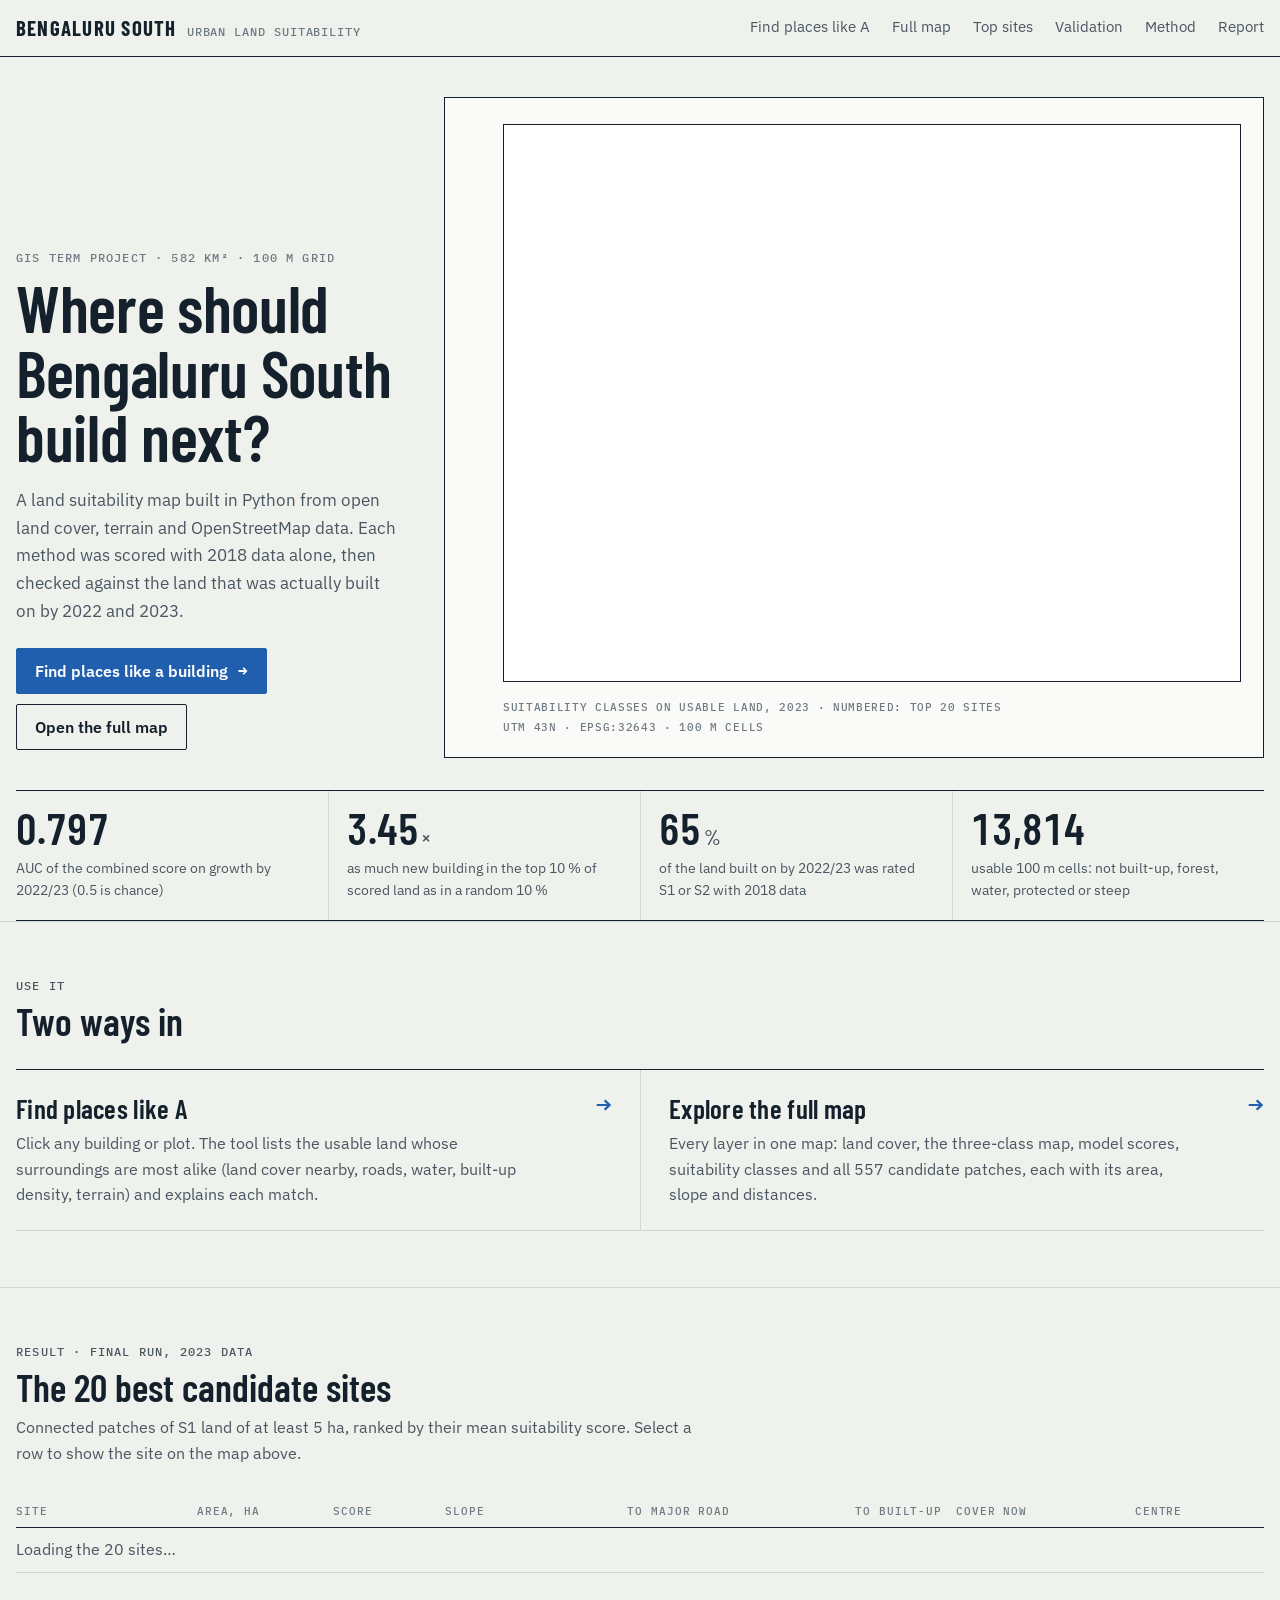
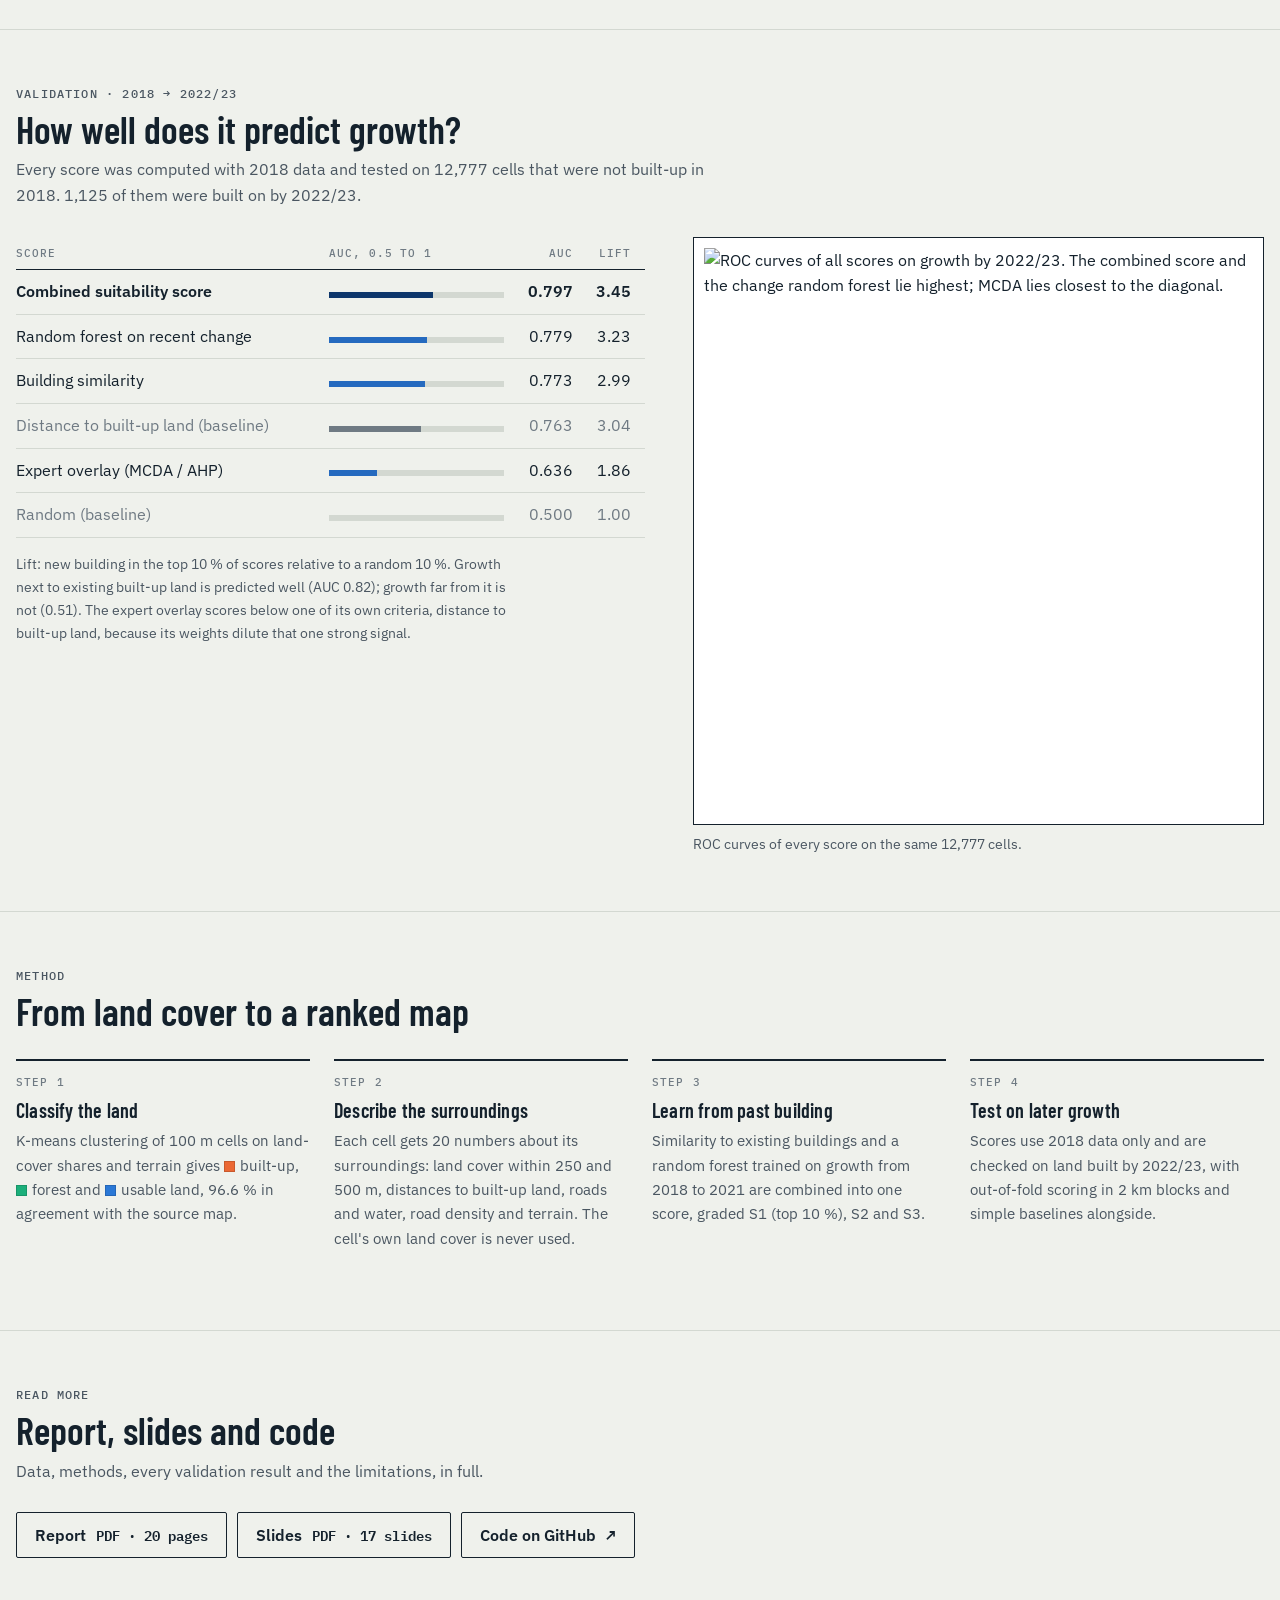
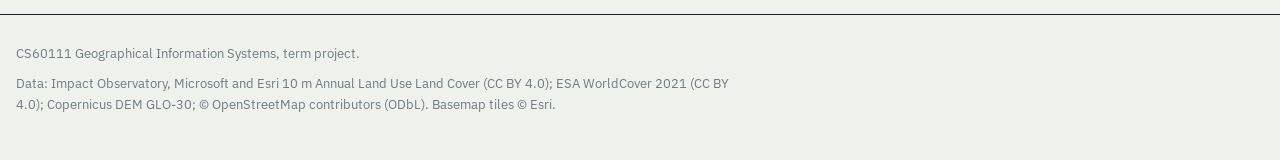
==== commit 628219c0: "P8.5-P8.8: report and slide formatting, live demo link - report: centred title block with the live-d" ====
--- a/site/index.html
+++ b/site/index.html
@@ -177,7 +177,7 @@
       </div>
       <div class="actions">
         <a class="btn" href="report.pdf">Report <span class="mono small">PDF · 20 pages</span></a>
-        <a class="btn" href="slides.pdf">Slides <span class="mono small">PDF · 16 slides</span></a>
+        <a class="btn" href="slides.pdf">Slides <span class="mono small">PDF · 17 slides</span></a>
         <a class="btn" href="https://github.com/iamabhinav-dev/gis-urban-suitability">Code on GitHub <span class="arrow">↗</span></a>
       </div>
     </div>
